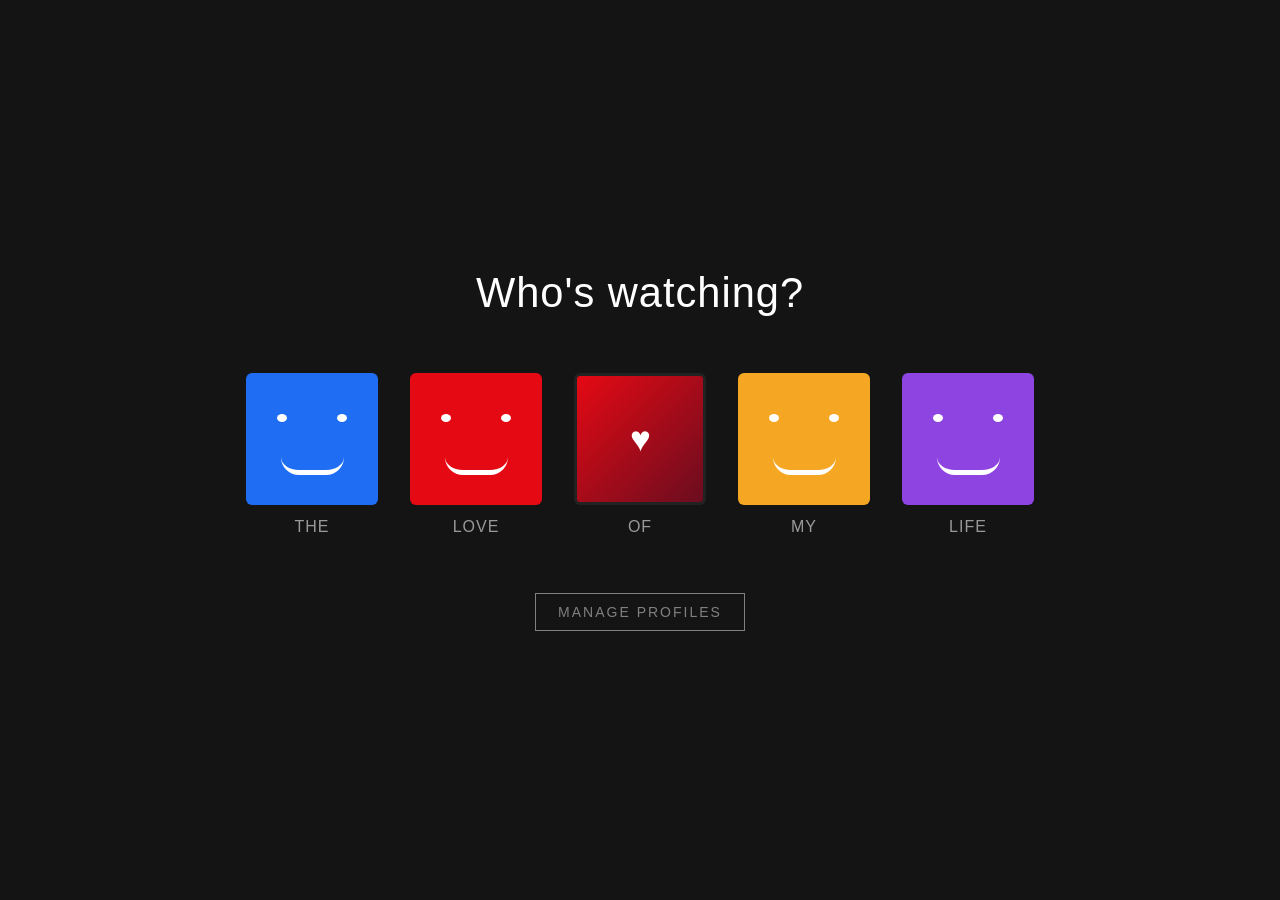
==== index.html @ 935055a1 "Deleated index.js and renamed netflix-intro.html to i ex.html and also moved index.css to a new fold" ====
<!DOCTYPE html>
<html lang="en">

<head>
    <meta charset="UTF-8">
    <title>Netflix Intro Animation</title>
    <link rel="stylesheet" href="./netflix-intro.css">

</head>

<body>
    <div id="container">
        <netflixintro letter="N">
            <div class="helper-1">
                <div class="effect-brush">
                    <span class="fur-31"></span>
                    <span class="fur-30"></span>
                    <span class="fur-29"></span>
                    <span class="fur-28"></span>
                    <span class="fur-27"></span>
                    <span class="fur-26"></span>
                    <span class="fur-25"></span>
                    <span class="fur-24"></span>
                    <span class="fur-23"></span>
                    <span class="fur-22"></span>
                    <span class="fur-21"></span>
                    <span class="fur-20"></span>
                    <span class="fur-19"></span>
                    <span class="fur-18"></span>
                    <span class="fur-17"></span>
                    <span class="fur-16"></span>
                    <span class="fur-15"></span>
                    <span class="fur-14"></span>
                    <span class="fur-13"></span>
                    <span class="fur-12"></span>
                    <span class="fur-11"></span>
                    <span class="fur-10"></span>
                    <span class="fur-9"></span>
                    <span class="fur-8"></span>
                    <span class="fur-7"></span>
                    <span class="fur-6"></span>
                    <span class="fur-5"></span>
                    <span class="fur-4"></span>
                    <span class="fur-3"></span>
                    <span class="fur-2"></span>
                    <span class="fur-1"></span>
                </div>
                <div class="effect-lumieres">
                    <span class="lamp-1"></span>
                    <span class="lamp-2"></span>
                    <span class="lamp-3"></span>
                    <span class="lamp-4"></span>
                    <span class="lamp-5"></span>
                    <span class="lamp-6"></span>
                    <span class="lamp-7"></span>
                    <span class="lamp-8"></span>
                    <span class="lamp-9"></span>
                    <span class="lamp-10"></span>
                    <span class="lamp-11"></span>
                    <span class="lamp-12"></span>
                    <span class="lamp-13"></span>
                    <span class="lamp-14"></span>
                    <span class="lamp-15"></span>
                    <span class="lamp-16"></span>
                    <span class="lamp-17"></span>
                    <span class="lamp-18"></span>
                    <span class="lamp-19"></span>
                    <span class="lamp-20"></span>
                    <span class="lamp-21"></span>
                    <span class="lamp-22"></span>
                    <span class="lamp-23"></span>
                    <span class="lamp-24"></span>
                    <span class="lamp-25"></span>
                    <span class="lamp-26"></span>
                    <span class="lamp-27"></span>
                    <span class="lamp-28"></span>
                </div>
            </div>
            <div class="helper-2">
                <div class="effect-brush">
                    <span class="fur-31"></span>
                    <span class="fur-30"></span>
                    <span class="fur-29"></span>
                    <span class="fur-28"></span>
                    <span class="fur-27"></span>
                    <span class="fur-26"></span>
                    <span class="fur-25"></span>
                    <span class="fur-24"></span>
                    <span class="fur-23"></span>
                    <span class="fur-22"></span>
                    <span class="fur-21"></span>
                    <span class="fur-20"></span>
                    <span class="fur-19"></span>
                    <span class="fur-18"></span>
                    <span class="fur-17"></span>
                    <span class="fur-16"></span>
                    <span class="fur-15"></span>
                    <span class="fur-14"></span>
                    <span class="fur-13"></span>
                    <span class="fur-12"></span>
                    <span class="fur-11"></span>
                    <span class="fur-10"></span>
                    <span class="fur-9"></span>
                    <span class="fur-8"></span>
                    <span class="fur-7"></span>
                    <span class="fur-6"></span>
                    <span class="fur-5"></span>
                    <span class="fur-4"></span>
                    <span class="fur-3"></span>
                    <span class="fur-2"></span>
                    <span class="fur-1"></span>
                </div>
            </div>
            <div class="helper-3">
                <div class="effect-brush">
                    <span class="fur-31"></span>
                    <span class="fur-30"></span>
                    <span class="fur-29"></span>
                    <span class="fur-28"></span>
                    <span class="fur-27"></span>
                    <span class="fur-26"></span>
                    <span class="fur-25"></span>
                    <span class="fur-24"></span>
                    <span class="fur-23"></span>
                    <span class="fur-22"></span>
                    <span class="fur-21"></span>
                    <span class="fur-20"></span>
                    <span class="fur-19"></span>
                    <span class="fur-18"></span>
                    <span class="fur-17"></span>
                    <span class="fur-16"></span>
                    <span class="fur-15"></span>
                    <span class="fur-14"></span>
                    <span class="fur-13"></span>
                    <span class="fur-12"></span>
                    <span class="fur-11"></span>
                    <span class="fur-10"></span>
                    <span class="fur-9"></span>
                    <span class="fur-8"></span>
                    <span class="fur-7"></span>
                    <span class="fur-6"></span>
                    <span class="fur-5"></span>
                    <span class="fur-4"></span>
                    <span class="fur-3"></span>
                    <span class="fur-2"></span>
                    <span class="fur-1"></span>
                </div>
            </div>
            <div class="helper-4">
                <div class="effect-brush">
                    <span class="fur-31"></span>
                    <span class="fur-30"></span>
                    <span class="fur-29"></span>
                    <span class="fur-28"></span>
                    <span class="fur-27"></span>
                    <span class="fur-26"></span>
                    <span class="fur-25"></span>
                    <span class="fur-24"></span>
                    <span class="fur-23"></span>
                    <span class="fur-22"></span>
                    <span class="fur-21"></span>
                    <span class="fur-20"></span>
                    <span class="fur-19"></span>
                    <span class="fur-18"></span>
                    <span class="fur-17"></span>
                    <span class="fur-16"></span>
                    <span class="fur-15"></span>
                    <span class="fur-14"></span>
                    <span class="fur-13"></span>
                    <span class="fur-12"></span>
                    <span class="fur-11"></span>
                    <span class="fur-10"></span>
                    <span class="fur-9"></span>
                    <span class="fur-8"></span>
                    <span class="fur-7"></span>
                    <span class="fur-6"></span>
                    <span class="fur-5"></span>
                    <span class="fur-4"></span>
                    <span class="fur-3"></span>
                    <span class="fur-2"></span>
                    <span class="fur-1"></span>
                </div>
            </div>
        </netflixintro>
    </div>
</body>
<script>
    // Wait for the intro animation to finish, then go to the browse page.
      // Tune INTRO_DURATION to match your animation length.
      const INTRO_DURATION = 4000; // milliseconds — change if your CSS anim is longer/shorter
      const NEXT_PAGE = "who's-watching.html";

      setTimeout(() => {
        // Fade the screen to black before navigating for a smooth handoff
        document.body.style.transition = "opacity 0.01s ease";
        document.body.style.opacity = "0";
        setTimeout(() => {
          window.location.href = NEXT_PAGE;
        }, 10);
      }, INTRO_DURATION);
</script>

</html>
---- netflix-intro.css ----
html,
body {
    margin: 0;
    padding: 0;
    width: 100%;
    height: 100%;
}

#container {
    display: flex;
    flex-direction: column;
    justify-content: center;
    align-items: center;
    width: 100%;
    height: 100%;
    background-color: #000000;
    overflow: hidden;
}

#container netflixintro {
    display: block;
    position: relative;
    width: 300px;
    height: 300px;
    overflow: hidden;
    animation-name: zoom-in;
    animation-delay: 0.5s;
    animation-duration: 3.5s;
    animation-timing-function: ease-in;
    animation-fill-mode: forwards;
    background-size: 4000px;
    background-position: -1950px 0;
}

#container netflixintro::before {
    content: "";
    position: absolute;
    display: block;
    background-color: #000000;
    width: 150%;
    height: 30%;
    left: -25%;
    bottom: -27%;
    border-radius: 50%;
    z-index: 5;
    transform-origin: left center;
    background-size: 4000px;
    background-position: -1950px 0;
}

#container netflixintro[letter=N] {
    transform-origin: 30% center;
}

#container netflixintro[letter=N] .helper-1 {
    width: 19.5%;
    height: 100%;
    background-color: rgba(228, 9, 19, 0.5);
    left: 22.4%;
    top: 0;
    transform: rotate(180deg);
    animation-name: fading-lumieres-box;
    animation-duration: 2s;
    animation-delay: 0.6s;
    animation-fill-mode: forwards;
}

#container netflixintro[letter=N] .helper-1 .effect-brush {
    animation-name: brush-moving;
    animation-duration: 2.5s;
    animation-fill-mode: forwards;
    animation-delay: 1.2s;
}

#container netflixintro[letter=N] .helper-1 .effect-brush [class*=fur-] {
    bottom: 0;
    height: 40%;
}

#container netflixintro[letter=N] .helper-3 {
    width: 19%;
    height: 150%;
    left: 40.5%;
    top: -25%;
    transform: rotate(-19.5deg);
    box-shadow: 0px 0px 35px -12px rgba(0, 0, 0, 0.4);
    overflow: hidden;
}

#container netflixintro[letter=N] .helper-3 .effect-brush {
    animation-name: brush-moving;
    animation-duration: 2s;
    animation-fill-mode: forwards;
    animation-delay: 0.8s;
}

#container netflixintro[letter=N] .helper-2 {
    width: 19.5%;
    height: 100%;
    left: 57.8%;
    top: 0;
    transform: rotate(180deg);
    overflow: hidden;
}

#container netflixintro[letter=N] .helper-2 .effect-brush {
    animation-name: brush-moving;
    animation-duration: 2s;
    animation-fill-mode: forwards;
    animation-delay: 0.5s;
}

#container netflixintro[letter=E] {
    transform-origin: 30% center;
}

#container netflixintro[letter=E] .helper-1 {
    width: 19.5%;
    height: 100%;
    background-color: rgba(228, 9, 19, 0.5);
    left: 22%;
    top: 0;
    transform: rotate(180deg);
    animation-name: fading-lumieres-box;
    animation-duration: 2s;
    animation-delay: 0.6s;
    animation-fill-mode: forwards;
}

#container netflixintro[letter=E] .helper-1 .effect-brush {
    animation-name: brush-moving;
    animation-duration: 2.5s;
    animation-fill-mode: forwards;
    animation-delay: 1.2s;
}

#container netflixintro[letter=E] .helper-1 .effect-brush [class*=fur-] {
    bottom: 0;
    height: 40%;
}

#container netflixintro[letter=E] .helper-2 {
    width: 17.5%;
    height: 50%;
    left: 38%;
    top: -49px;
    transform: rotate(270deg);
    overflow: hidden;
}

#container netflixintro[letter=E] .helper-2 .effect-brush {
    animation-name: brush-moving;
    animation-duration: 2s;
    animation-fill-mode: forwards;
    animation-delay: 0.8s;
}

#container netflixintro[letter=E] .helper-3 {
    width: 17%;
    height: 39%;
    left: 33%;
    top: 29%;
    transform: rotate(-90deg);
    box-shadow: 0px 0px 35px -12px rgba(0, 0, 0, 0.4);
    overflow: hidden;
    animation-name: fading-out;
    animation-duration: 2s;
    animation-fill-mode: forwards;
    animation-delay: 1s;
}

#container netflixintro[letter=E] .helper-3 .effect-brush {
    animation-name: brush-moving;
    animation-duration: 2s;
    animation-fill-mode: forwards;
    animation-delay: 0.6s;
}

#container netflixintro[letter=E] .helper-4 {
    width: 17.5%;
    height: 50%;
    left: 38%;
    top: 196px;
    transform: rotate(270deg);
    overflow: hidden;
}

#container netflixintro[letter=E] .helper-4 .effect-brush {
    animation-name: brush-moving;
    animation-duration: 2s;
    animation-fill-mode: forwards;
    animation-delay: 0.4s;
    animation-delay: 0.5s;
}

#container netflixintro[letter=T] {
    transform-origin: center center;
}

#container netflixintro[letter=T] .helper-1 {
    width: 19.5%;
    height: 100%;
    background-color: rgba(228, 9, 19, 0.5);
    left: 38%;
    top: 0;
    transform: rotate(180deg);
    animation-name: fading-lumieres-box;
    animation-duration: 2s;
    animation-delay: 0.6s;
    animation-fill-mode: forwards;
}

#container netflixintro[letter=T] .helper-1 .effect-brush {
    animation-name: brush-moving;
    animation-duration: 2.5s;
    animation-fill-mode: forwards;
    animation-delay: 1s;
}

#container netflixintro[letter=T] .helper-1 .effect-brush [class*=fur-] {
    bottom: 0;
    height: 40%;
}

#container netflixintro[letter=T] .helper-2 {
    width: 17.5%;
    height: 54%;
    left: 39%;
    top: -55px;
    transform: rotate(270deg);
    overflow: hidden;
}

#container netflixintro[letter=T] .helper-2 .effect-brush {
    animation-name: brush-moving;
    animation-duration: 2s;
    animation-fill-mode: forwards;
    animation-delay: 0.5s;
}

#container netflixintro[letter=F] {
    transform-origin: 30% center;
}

#container netflixintro[letter=F] .helper-1 {
    width: 19.5%;
    height: 100%;
    background-color: rgba(228, 9, 19, 0.5);
    left: 22%;
    top: 0;
    transform: rotate(180deg);
    animation-name: fading-lumieres-box;
    animation-duration: 2s;
    animation-delay: 0.6s;
    animation-fill-mode: forwards;
}

#container netflixintro[letter=F] .helper-1 .effect-brush {
    animation-name: brush-moving;
    animation-duration: 2.5s;
    animation-fill-mode: forwards;
    animation-delay: 1.2s;
}

#container netflixintro[letter=F] .helper-1 .effect-brush [class*=fur-] {
    bottom: 0;
    height: 40%;
}

#container netflixintro[letter=F] .helper-2 {
    width: 17.5%;
    height: 50%;
    left: 38%;
    top: -49px;
    transform: rotate(270deg);
    overflow: hidden;
}

#container netflixintro[letter=F] .helper-2 .effect-brush {
    animation-name: brush-moving;
    animation-duration: 2s;
    animation-fill-mode: forwards;
    animation-delay: 0.7s;
}

#container netflixintro[letter=F] .helper-3 {
    width: 17%;
    height: 39%;
    left: 33%;
    top: 29%;
    transform: rotate(-90deg);
    box-shadow: 0px 0px 35px -12px rgba(0, 0, 0, 0.4);
    overflow: hidden;
    animation-name: fading-out;
    animation-duration: 2s;
    animation-fill-mode: forwards;
    animation-delay: 1s;
}

#container netflixintro[letter=F] .helper-3 .effect-brush {
    animation-name: brush-moving;
    animation-duration: 2s;
    animation-fill-mode: forwards;
    animation-delay: 0.5s;
}

#container netflixintro[letter=L] {
    transform-origin: 30% center;
}

#container netflixintro[letter=L] .helper-1 {
    width: 19.5%;
    height: 100%;
    background-color: rgba(228, 9, 19, 0.5);
    left: 22%;
    top: 0;
    transform: rotate(180deg);
    animation-name: fading-lumieres-box;
    animation-duration: 2s;
    animation-delay: 0.6s;
    animation-fill-mode: forwards;
}

#container netflixintro[letter=L] .helper-1 .effect-brush {
    animation-name: brush-moving;
    animation-duration: 2.5s;
    animation-fill-mode: forwards;
    animation-delay: 0.8s;
}

#container netflixintro[letter=L] .helper-1 .effect-brush [class*=fur-] {
    bottom: 0;
    height: 40%;
}

#container netflixintro[letter=L] .helper-2 {
    width: 17.5%;
    height: 50%;
    left: 38%;
    top: 196px;
    transform: rotate(270deg);
    overflow: hidden;
}

#container netflixintro[letter=L] .helper-2 .effect-brush {
    animation-name: brush-moving;
    animation-duration: 2s;
    animation-fill-mode: forwards;
    animation-delay: 0.4s;
}

#container netflixintro[letter=I] {
    transform-origin: center center;
}

#container netflixintro[letter=I] .helper-1 {
    width: 19.5%;
    height: 100%;
    background-color: rgba(228, 9, 19, 0.5);
    left: 38%;
    top: 0;
    transform: rotate(180deg);
    animation-name: fading-lumieres-box;
    animation-duration: 2s;
    animation-delay: 0.6s;
    animation-fill-mode: forwards;
}

#container netflixintro[letter=I] .helper-1 .effect-brush {
    animation-name: brush-moving;
    animation-duration: 2.5s;
    animation-fill-mode: forwards;
    animation-delay: 1s;
}

#container netflixintro[letter=I] .helper-1 .effect-brush [class*=fur-] {
    bottom: 0;
    height: 40%;
}

#container netflixintro[letter=X] {
    transform-origin: center center;
}

#container netflixintro[letter=X] .helper-1 {
    width: 19%;
    height: 150%;
    left: 40.5%;
    top: -25%;
    transform: rotate(-19.5deg);
    animation-name: fading-lumieres-box;
    animation-duration: 2s;
    animation-delay: 0.6s;
    animation-fill-mode: forwards;
}

#container netflixintro[letter=X] .helper-1 .effect-brush {
    animation-name: brush-moving;
    animation-duration: 2.5s;
    animation-fill-mode: forwards;
    animation-delay: 1.2s;
}

#container netflixintro[letter=X] .helper-1 .effect-brush [class*=fur-] {
    bottom: 0;
    height: 40%;
}

#container netflixintro[letter=X] .helper-2 {
    width: 19%;
    height: 150%;
    left: 40.5%;
    top: -25%;
    transform: rotate(19.5deg);
    overflow: hidden;
}

#container netflixintro[letter=X] .helper-2 .effect-brush {
    animation-name: brush-moving;
    animation-duration: 2s;
    animation-fill-mode: forwards;
    animation-delay: 0.5s;
}

#container netflixintro [class*=helper-] {
    position: absolute;
}

#container netflixintro [class*=helper-] .effect-brush {
    position: absolute;
    width: 100%;
    height: 300%;
    top: 0;
    overflow: hidden;
}

#container netflixintro [class*=helper-] .effect-brush::before {
    display: block;
    content: "";
    position: absolute;
    background-color: #e40913;
    width: 100%;
    height: 70%;
    box-shadow: 0px 0px 29px 24px #e40913;
}

#container netflixintro [class*=helper-] .effect-brush [class*=fur-] {
    display: block;
    position: absolute;
    bottom: 10%;
    height: 30%;
}

#container netflixintro [class*=helper-] .effect-brush .fur-1 {
    left: 0%;
    width: 3.8%;
    background: linear-gradient(to bottom, #e40913 0%, #e40913 15%, rgba(0, 0, 0, 0) 81%, rgba(0, 0, 0, 0) 100%);
}

#container netflixintro [class*=helper-] .effect-brush .fur-2 {
    left: 3.8%;
    width: 2.8%;
    background: linear-gradient(to bottom, #e40913 0%, #e40913 10%, rgba(0, 0, 0, 0) 62%, rgba(0, 0, 0, 0) 100%);
}

#container netflixintro [class*=helper-] .effect-brush .fur-3 {
    left: 6.6%;
    width: 4.8%;
    background: linear-gradient(to bottom, #e40913 0%, #e40913 37%, rgba(0, 0, 0, 0) 100%);
}

#container netflixintro [class*=helper-] .effect-brush .fur-4 {
    left: 11.4%;
    width: 4%;
    background: linear-gradient(to bottom, #e40913 0%, #e40913 23%, rgba(0, 0, 0, 0) 100%);
}

#container netflixintro [class*=helper-] .effect-brush .fur-5 {
    left: 15.4%;
    width: 4%;
    background: linear-gradient(to bottom, #e40913 0%, #e40913 15%, rgba(0, 0, 0, 0) 86%, rgba(0, 0, 0, 0) 100%);
}

#container netflixintro [class*=helper-] .effect-brush .fur-6 {
    left: 19.4%;
    width: 2.5%;
    background: linear-gradient(to bottom, #e40913 0%, #e40913 27%, rgba(0, 0, 0, 0) 89%, rgba(0, 0, 0, 0) 100%);
}

#container netflixintro [class*=helper-] .effect-brush .fur-7 {
    left: 21.9%;
    width: 4%;
    background: linear-gradient(to bottom, #e40913 0%, #e40913 20%, rgba(0, 0, 0, 0) 100%);
}

#container netflixintro [class*=helper-] .effect-brush .fur-8 {
    left: 25.9%;
    width: 2%;
    background: linear-gradient(to bottom, #e40913 0%, #e40913 30%, rgba(0, 0, 0, 0) 100%);
}

#container netflixintro [class*=helper-] .effect-brush .fur-9 {
    left: 27.9%;
    width: 4%;
    background: linear-gradient(to bottom, #e40913 0%, #e40913 35%, rgba(0, 0, 0, 0) 95%, rgba(0, 0, 0, 0) 100%);
}

#container netflixintro [class*=helper-] .effect-brush .fur-10 {
    left: 31.9%;
    width: 3.5%;
    background: linear-gradient(to bottom, #e40913 0%, #e40913 39%, rgba(0, 0, 0, 0) 95%, rgba(0, 0, 0, 0) 100%);
}

#container netflixintro [class*=helper-] .effect-brush .fur-11 {
    left: 35.4%;
    width: 2%;
    background: linear-gradient(to bottom, #e40913 0%, #e40913 34%, rgba(0, 0, 0, 0) 95%, rgba(0, 0, 0, 0) 100%);
}

#container netflixintro [class*=helper-] .effect-brush .fur-12 {
    left: 37.4%;
    width: 2.6%;
    background: linear-gradient(to bottom, #e40913 0%, #e40913 22%, rgba(0, 0, 0, 0) 95%, rgba(0, 0, 0, 0) 100%);
}

#container netflixintro [class*=helper-] .effect-brush .fur-13 {
    left: 40%;
    width: 6%;
    background: linear-gradient(to bottom, #e40913 0%, #e40913 47%, rgba(0, 0, 0, 0) 100%);
}

#container netflixintro [class*=helper-] .effect-brush .fur-14 {
    left: 46%;
    width: 2%;
    background: linear-gradient(to bottom, #e40913 0%, #e40913 36%, rgba(0, 0, 0, 0) 100%);
}

#container netflixintro [class*=helper-] .effect-brush .fur-15 {
    left: 48%;
    width: 5.5%;
    background: linear-gradient(to bottom, #e40913 0%, #e40913 29%, rgba(0, 0, 0, 0) 100%);
}

#container netflixintro [class*=helper-] .effect-brush .fur-16 {
    left: 53.5%;
    width: 3%;
    background: linear-gradient(to bottom, #e40913 0%, #e40913 39%, rgba(0, 0, 0, 0) 95%, rgba(0, 0, 0, 0) 100%);
}

#container netflixintro [class*=helper-] .effect-brush .fur-17 {
    left: 56.5%;
    width: 4.1%;
    background: linear-gradient(to bottom, #e40913 0%, #e40913 45%, rgba(0, 0, 0, 0) 100%);
}

#container netflixintro [class*=helper-] .effect-brush .fur-18 {
    left: 60.6%;
    width: 2.4%;
    background: linear-gradient(to bottom, #e40913 0%, #e40913 34%, rgba(0, 0, 0, 0) 100%);
}

#container netflixintro [class*=helper-] .effect-brush .fur-19 {
    left: 63%;
    width: 4%;
    background: linear-gradient(to bottom, #e40913 0%, #e40913 47%, rgba(0, 0, 0, 0) 100%);
}

#container netflixintro [class*=helper-] .effect-brush .fur-20 {
    left: 67%;
    width: 1.5%;
    background: linear-gradient(to bottom, #e40913 0%, #e40913 27%, rgba(0, 0, 0, 0) 95%, rgba(0, 0, 0, 0) 100%);
}

#container netflixintro [class*=helper-] .effect-brush .fur-21 {
    left: 68.5%;
    width: 2.8%;
    background: linear-gradient(to bottom, #e40913 0%, #e40913 37%, rgba(0, 0, 0, 0) 100%);
}

#container netflixintro [class*=helper-] .effect-brush .fur-22 {
    left: 71.3%;
    width: 2.3%;
    background: linear-gradient(to bottom, #e40913 0%, #e40913 9%, rgba(0, 0, 0, 0) 100%);
}

#container netflixintro [class*=helper-] .effect-brush .fur-23 {
    left: 73.6%;
    width: 2.2%;
    background: linear-gradient(to bottom, #e40913 0%, #e40913 28%, rgba(0, 0, 0, 0) 92%, rgba(0, 0, 0, 0) 100%);
}

#container netflixintro [class*=helper-] .effect-brush .fur-24 {
    left: 75.8%;
    width: 1%;
    background: linear-gradient(to bottom, #e40913 0%, #e40913 37%, rgba(0, 0, 0, 0) 100%);
}

#container netflixintro [class*=helper-] .effect-brush .fur-25 {
    left: 76.8%;
    width: 2.1%;
    background: linear-gradient(to bottom, #e40913 0%, #e40913 28%, rgba(0, 0, 0, 0) 100%);
}

#container netflixintro [class*=helper-] .effect-brush .fur-26 {
    left: 78.9%;
    width: 4.1%;
    background: linear-gradient(to bottom, #e40913 0%, #e40913 34%, rgba(0, 0, 0, 0) 100%);
}

#container netflixintro [class*=helper-] .effect-brush .fur-27 {
    left: 83%;
    width: 2.5%;
    background: linear-gradient(to bottom, #e40913 0%, #e40913 21%, rgba(0, 0, 0, 0) 100%);
}

#container netflixintro [class*=helper-] .effect-brush .fur-28 {
    left: 85.5%;
    width: 4.5%;
    background: linear-gradient(to bottom, #e40913 0%, #e40913 39%, rgba(0, 0, 0, 0) 100%);
}

#container netflixintro [class*=helper-] .effect-brush .fur-29 {
    left: 90%;
    width: 2.8%;
    background: linear-gradient(to bottom, #e40913 0%, #e40913 30%, rgba(0, 0, 0, 0) 100%);
}

#container netflixintro [class*=helper-] .effect-brush .fur-30 {
    left: 92.8%;
    width: 3.5%;
    background: linear-gradient(to bottom, #e40913 0%, #e40913 19%, rgba(0, 0, 0, 0) 100%);
}

#container netflixintro [class*=helper-] .effect-brush .fur-31 {
    left: 96.3%;
    width: 3.7%;
    background: linear-gradient(to bottom, #e40913 0%, #e40913 37%, rgba(0, 0, 0, 0) 100%);
}

#container netflixintro [class*=helper-] .effect-lumieres {
    position: absolute;
    width: 100%;
    height: 100%;
    opacity: 0;
    animation-name: showing-lumieres;
    animation-duration: 2s;
    animation-delay: 1.6s;
    animation-fill-mode: forwards;
}

#container netflixintro [class*=helper-] .effect-lumieres [class*=lamp-] {
    position: absolute;
    display: block;
    height: 100%;
    box-shadow: 0px 0px 10px 0px rgba(228, 9, 19, 0.75);
    background: var(--color);
}

#container netflixintro [class*=helper-] .effect-lumieres [class*=lamp-]::before {
    position: absolute;
    content: " ";
    display: block;
    width: 100%;
    height: 100%;
    background: var(--color);
    box-shadow: 0px 0px 10px 0px rgba(228, 9, 19, 0.75);
}

#container netflixintro [class*=helper-] .effect-lumieres .lamp-1 {
    --color: #ff0100;
    z: 6;
    left: 0.7%;
    width: 1%;
    animation-delay: 1.48s;
}

#container netflixintro [class*=helper-] .effect-lumieres .lamp-1::before {
    left: 59%;
    animation-delay: 1.33s;
}

#container netflixintro [class*=helper-] .effect-lumieres .lamp-2 {
    --color: #ffde01;
    left: 2.2%;
    width: 1.4%;
    animation-delay: 1.91s;
}

#container netflixintro [class*=helper-] .effect-lumieres .lamp-2::before {
    left: 92%;
    animation-delay: 1.26s;
}

#container netflixintro [class*=helper-] .effect-lumieres .lamp-3 {
    --color: #ff00cc;
    left: 5.8%;
    width: 2.1%;
    animation-delay: 0.19s;
}

#container netflixintro [class*=helper-] .effect-lumieres .lamp-3::before {
    left: 162%;
    animation-delay: 0.14s;
}

#container netflixintro [class*=helper-] .effect-lumieres .lamp-4 {
    --color: #04fd8f;
    left: 10.1%;
    width: 2%;
    animation-delay: 1.01s;
}

#container netflixintro [class*=helper-] .effect-lumieres .lamp-4::before {
    left: 18%;
    animation-delay: 1.84s;
}

#container netflixintro [class*=helper-] .effect-lumieres .lamp-5 {
    --color: #ff0100;
    left: 12.9%;
    width: 1.4%;
    animation-delay: 1.64s;
}

#container netflixintro [class*=helper-] .effect-lumieres .lamp-5::before {
    left: 143%;
    animation-delay: 1.87s;
}

#container netflixintro [class*=helper-] .effect-lumieres .lamp-6 {
    --color: #ff9600;
    left: 15.3%;
    width: 2.8%;
    animation-delay: 1.77s;
}

#container netflixintro [class*=helper-] .effect-lumieres .lamp-6::before {
    left: 67%;
    animation-delay: 1.44s;
}

#container netflixintro [class*=helper-] .effect-lumieres .lamp-7 {
    --color: #0084ff;
    left: 21.2%;
    width: 2.5%;
    animation-delay: 1.99s;
}

#container netflixintro [class*=helper-] .effect-lumieres .lamp-7::before {
    left: 180%;
    animation-delay: 0.85s;
}

#container netflixintro [class*=helper-] .effect-lumieres .lamp-8 {
    --color: #f84006;
    left: 25%;
    width: 2.5%;
    animation-delay: 1.67s;
}

#container netflixintro [class*=helper-] .effect-lumieres .lamp-8::before {
    left: 118%;
    animation-delay: 1.99s;
}

#container netflixintro [class*=helper-] .effect-lumieres .lamp-9 {
    --color: #ffc601;
    left: 30.5%;
    width: 3%;
    animation-delay: 0.54s;
}

#container netflixintro [class*=helper-] .effect-lumieres .lamp-9::before {
    left: 99%;
    animation-delay: 1.85s;
}

#container netflixintro [class*=helper-] .effect-lumieres .lamp-10 {
    --color: #ff4800;
    left: 36.3%;
    width: 3%;
    animation-delay: 0.01s;
}

#container netflixintro [class*=helper-] .effect-lumieres .lamp-10::before {
    left: 171%;
    animation-delay: 0.49s;
}

#container netflixintro [class*=helper-] .effect-lumieres .lamp-11 {
    --color: #fd0100;
    left: 41%;
    width: 2.2%;
    animation-delay: 0.96s;
}

#container netflixintro [class*=helper-] .effect-lumieres .lamp-11::before {
    left: 111%;
    animation-delay: 0.02s;
}

#container netflixintro [class*=helper-] .effect-lumieres .lamp-12 {
    --color: #01ffff;
    left: 44.2%;
    width: 2.6%;
    animation-delay: 1.53s;
}

#container netflixintro [class*=helper-] .effect-lumieres .lamp-12::before {
    left: 48%;
    animation-delay: 1.82s;
}

#container netflixintro [class*=helper-] .effect-lumieres .lamp-13 {
    --color: #ffc601;
    left: 51.7%;
    width: 0.5%;
    animation-delay: 0.38s;
}

#container netflixintro [class*=helper-] .effect-lumieres .lamp-13::before {
    left: 48%;
    animation-delay: 0.62s;
}

#container netflixintro [class*=helper-] .effect-lumieres .lamp-14 {
    --color: #ffc601;
    left: 52.1%;
    width: 1.8%;
    animation-delay: 1.92s;
}

#container netflixintro [class*=helper-] .effect-lumieres .lamp-14::before {
    left: 135%;
    animation-delay: 0.31s;
}

#container netflixintro [class*=helper-] .effect-lumieres .lamp-15 {
    --color: #0078fe;
    left: 53.8%;
    width: 2.3%;
    animation-delay: 1.47s;
}

#container netflixintro [class*=helper-] .effect-lumieres .lamp-15::before {
    left: 20%;
    animation-delay: 0.47s;
}

#container netflixintro [class*=helper-] .effect-lumieres .lamp-16 {
    --color: #0080ff;
    left: 57.2%;
    width: 2%;
    animation-delay: 1.81s;
}

#container netflixintro [class*=helper-] .effect-lumieres .lamp-16::before {
    left: 155%;
    animation-delay: 1.56s;
}

#container netflixintro [class*=helper-] .effect-lumieres .lamp-17 {
    --color: #ffae01;
    left: 62.3%;
    width: 2.9%;
    animation-delay: 1.71s;
}

#container netflixintro [class*=helper-] .effect-lumieres .lamp-17::before {
    left: 196%;
    animation-delay: 0.13s;
}

#container netflixintro [class*=helper-] .effect-lumieres .lamp-18 {
    --color: #ff00bf;
    left: 65.8%;
    width: 1.7%;
    animation-delay: 0.7s;
}

#container netflixintro [class*=helper-] .effect-lumieres .lamp-18::before {
    left: 130%;
    animation-delay: 1.78s;
}

#container netflixintro [class*=helper-] .effect-lumieres .lamp-19 {
    --color: #a601f4;
    left: 72.8%;
    width: 0.8%;
    animation-delay: 1.69s;
}

#container netflixintro [class*=helper-] .effect-lumieres .lamp-19::before {
    left: 94%;
    animation-delay: 1.48s;
}

#container netflixintro [class*=helper-] .effect-lumieres .lamp-20 {
    --color: #f30b34;
    left: 74.3%;
    width: 2%;
    animation-delay: 0.79s;
}

#container netflixintro [class*=helper-] .effect-lumieres .lamp-20::before {
    left: 108%;
    animation-delay: 1.92s;
}

#container netflixintro [class*=helper-] .effect-lumieres .lamp-21 {
    --color: #ff00bf;
    left: 79.8%;
    width: 2%;
    animation-delay: 0.26s;
}

#container netflixintro [class*=helper-] .effect-lumieres .lamp-21::before {
    left: 68%;
    animation-delay: 1.1s;
}

#container netflixintro [class*=helper-] .effect-lumieres .lamp-22 {
    --color: #04fd8f;
    left: 78.2%;
    width: 2%;
    animation-delay: 1.06s;
}

#container netflixintro [class*=helper-] .effect-lumieres .lamp-22::before {
    left: 77%;
    animation-delay: 1.15s;
}

#container netflixintro [class*=helper-] .effect-lumieres .lamp-23 {
    --color: #01ffff;
    left: 78.5%;
    width: 2%;
    animation-delay: 0.8s;
}

#container netflixintro [class*=helper-] .effect-lumieres .lamp-23::before {
    left: 103%;
    animation-delay: 0.61s;
}

#container netflixintro [class*=helper-] .effect-lumieres .lamp-24 {
    --color: #a201ff;
    left: 85.3%;
    width: 1.1%;
    animation-delay: 1.21s;
}

#container netflixintro [class*=helper-] .effect-lumieres .lamp-24::before {
    left: 190%;
    animation-delay: 0.52s;
}

#container netflixintro [class*=helper-] .effect-lumieres .lamp-25 {
    --color: #ec0014;
    left: 86.9%;
    width: 1.1%;
    animation-delay: 0.19s;
}

#container netflixintro [class*=helper-] .effect-lumieres .lamp-25::before {
    left: 117%;
    animation-delay: 1.77s;
}

#container netflixintro [class*=helper-] .effect-lumieres .lamp-26 {
    --color: #0078fe;
    left: 88.8%;
    width: 2%;
    animation-delay: 1.93s;
}

#container netflixintro [class*=helper-] .effect-lumieres .lamp-26::before {
    left: 43%;
    animation-delay: 1.78s;
}

#container netflixintro [class*=helper-] .effect-lumieres .lamp-27 {
    --color: #ff0036;
    left: 92.4%;
    width: 2.4%;
    animation-delay: 0.45s;
}

#container netflixintro [class*=helper-] .effect-lumieres .lamp-27::before {
    left: 156%;
    animation-delay: 1.14s;
}

#container netflixintro [class*=helper-] .effect-lumieres .lamp-28 {
    --color: #06f98c;
    left: 96.2%;
    width: 2.1%;
    animation-delay: 1.28s;
}

#container netflixintro [class*=helper-] .effect-lumieres .lamp-28::before {
    left: 4%;
    animation-delay: 1.19s;
}

#container netflixintro [class*=helper-] .effect-lumieres .lamp-1,
#container netflixintro [class*=helper-] .effect-lumieres .lamp-3,
#container netflixintro [class*=helper-] .effect-lumieres .lamp-5,
#container netflixintro [class*=helper-] .effect-lumieres .lamp-7,
#container netflixintro [class*=helper-] .effect-lumieres .lamp-9,
#container netflixintro [class*=helper-] .effect-lumieres .lamp-11,
#container netflixintro [class*=helper-] .effect-lumieres .lamp-13,
#container netflixintro [class*=helper-] .effect-lumieres .lamp-15,
#container netflixintro [class*=helper-] .effect-lumieres .lamp-17,
#container netflixintro [class*=helper-] .effect-lumieres .lamp-19,
#container netflixintro [class*=helper-] .effect-lumieres .lamp-21,
#container netflixintro [class*=helper-] .effect-lumieres .lamp-23,
#container netflixintro [class*=helper-] .effect-lumieres .lamp-25,
#container netflixintro [class*=helper-] .effect-lumieres .lamp-27 {
    animation-name: lumieres-moving-left;
    animation-duration: 5s;
    animation-fill-mode: forwards;
}

#container netflixintro [class*=helper-] .effect-lumieres .lamp-1::before,
#container netflixintro [class*=helper-] .effect-lumieres .lamp-3::before,
#container netflixintro [class*=helper-] .effect-lumieres .lamp-5::before,
#container netflixintro [class*=helper-] .effect-lumieres .lamp-7::before,
#container netflixintro [class*=helper-] .effect-lumieres .lamp-9::before,
#container netflixintro [class*=helper-] .effect-lumieres .lamp-11::before,
#container netflixintro [class*=helper-] .effect-lumieres .lamp-13::before,
#container netflixintro [class*=helper-] .effect-lumieres .lamp-15::before,
#container netflixintro [class*=helper-] .effect-lumieres .lamp-17::before,
#container netflixintro [class*=helper-] .effect-lumieres .lamp-19::before,
#container netflixintro [class*=helper-] .effect-lumieres .lamp-21::before,
#container netflixintro [class*=helper-] .effect-lumieres .lamp-23::before,
#container netflixintro [class*=helper-] .effect-lumieres .lamp-25::before,
#container netflixintro [class*=helper-] .effect-lumieres .lamp-27::before {
    animation-name: lumieres-moving-left;
    animation-duration: 5.5s;
}

#container netflixintro [class*=helper-] .effect-lumieres .lamp-2,
#container netflixintro [class*=helper-] .effect-lumieres .lamp-4,
#container netflixintro [class*=helper-] .effect-lumieres .lamp-6,
#container netflixintro [class*=helper-] .effect-lumieres .lamp-8,
#container netflixintro [class*=helper-] .effect-lumieres .lamp-10,
#container netflixintro [class*=helper-] .effect-lumieres .lamp-12,
#container netflixintro [class*=helper-] .effect-lumieres .lamp-14,
#container netflixintro [class*=helper-] .effect-lumieres .lamp-16,
#container netflixintro [class*=helper-] .effect-lumieres .lamp-18,
#container netflixintro [class*=helper-] .effect-lumieres .lamp-20,
#container netflixintro [class*=helper-] .effect-lumieres .lamp-22,
#container netflixintro [class*=helper-] .effect-lumieres .lamp-24,
#container netflixintro [class*=helper-] .effect-lumieres .lamp-26,
#container netflixintro [class*=helper-] .effect-lumieres .lamp-28 {
    animation-name: lumieres-moving-right;
    animation-duration: 5s;
    animation-fill-mode: forwards;
}

#container netflixintro [class*=helper-] .effect-lumieres .lamp-2::before,
#container netflixintro [class*=helper-] .effect-lumieres .lamp-4::before,
#container netflixintro [class*=helper-] .effect-lumieres .lamp-6::before,
#container netflixintro [class*=helper-] .effect-lumieres .lamp-8::before,
#container netflixintro [class*=helper-] .effect-lumieres .lamp-10::before,
#container netflixintro [class*=helper-] .effect-lumieres .lamp-12::before,
#container netflixintro [class*=helper-] .effect-lumieres .lamp-14::before,
#container netflixintro [class*=helper-] .effect-lumieres .lamp-16::before,
#container netflixintro [class*=helper-] .effect-lumieres .lamp-18::before,
#container netflixintro [class*=helper-] .effect-lumieres .lamp-20::before,
#container netflixintro [class*=helper-] .effect-lumieres .lamp-22::before,
#container netflixintro [class*=helper-] .effect-lumieres .lamp-24::before,
#container netflixintro [class*=helper-] .effect-lumieres .lamp-26::before,
#container netflixintro [class*=helper-] .effect-lumieres .lamp-28::before {
    animation-name: lumieres-moving-right;
    animation-duration: 5.5s;
}

@keyframes brush-moving {
    0% {
        transform: translateY(0);
    }

    100% {
        transform: translateY(-100%);
    }
}

@keyframes fading-out {
    0% {
        opacity: 1;
    }

    100% {
        opacity: 0;
    }
}

@keyframes lumieres-moving-right {
    0% {
        transform: translate(0);
    }

    40% {
        transform: translate(-10px) scaleX(1);
    }

    50% {
        transform: translate(-60px);
    }

    100% {
        transform: translate(-120px) scaleX(3);
    }
}

@keyframes lumieres-moving-left {
    0% {
        transform: translate(0);
    }

    40% {
        transform: translate(10px) scaleX(1);
    }

    50% {
        transform: translate(60px);
    }

    100% {
        transform: translate(120px) scaleX(3);
    }
}

@keyframes zoom-in {
    0% {
        transform: scale(1);
    }

    100% {
        transform: scale(15);
    }
}

@keyframes showing-lumieres {
    0% {
        opacity: 0;
    }

    100% {
        opacity: 1;
    }
}

@keyframes fading-lumieres-box {
    0% {
        background-color: rgba(228, 9, 19, 0.5);
    }

    100% {
        background-color: rgba(228, 9, 19, 0);
    }
}
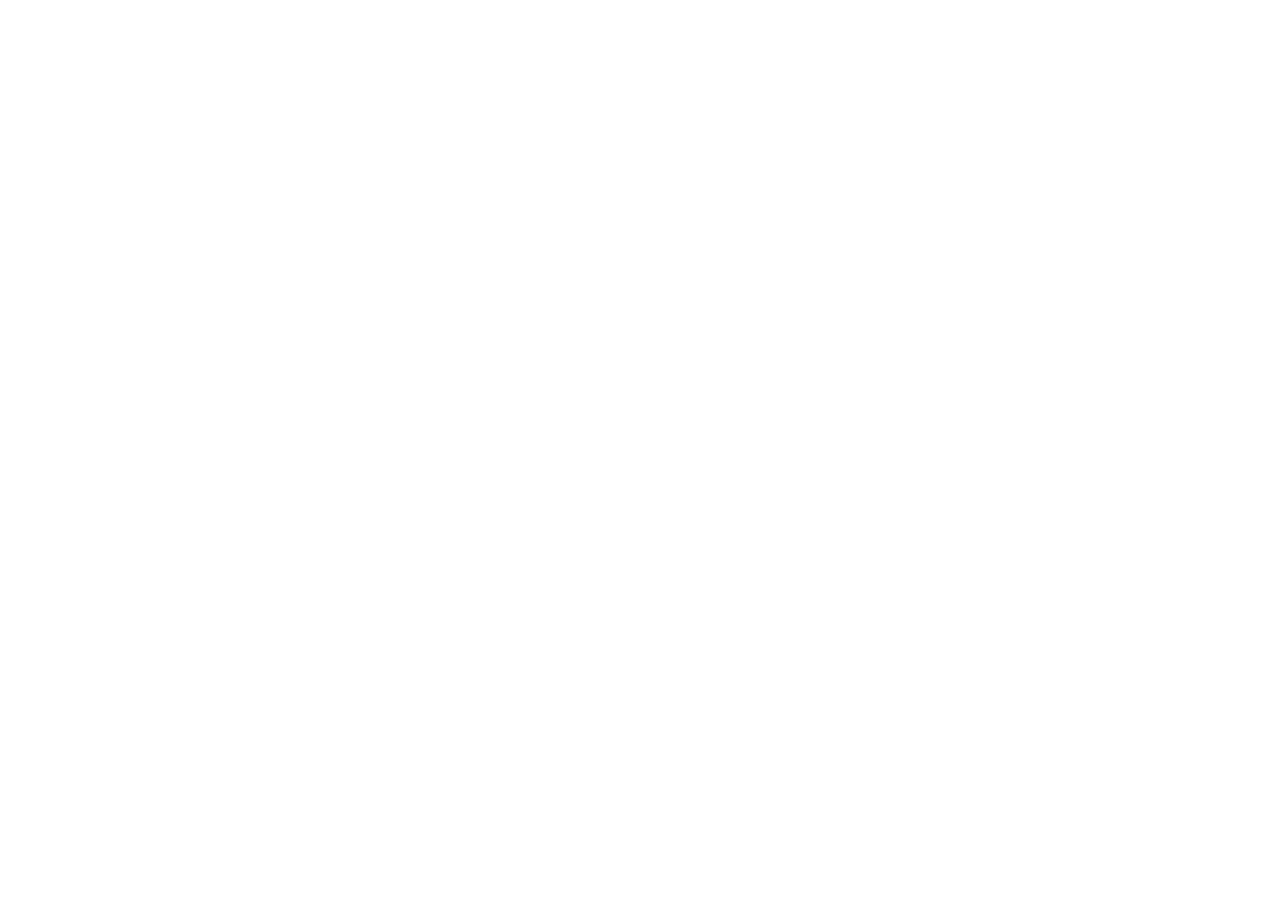
==== commit 1b189c0c: "Corrected the css file that index.html was linked to" ====
--- a/index.html
+++ b/index.html
@@ -4,7 +4,7 @@
 <head>
     <meta charset="UTF-8">
     <title>Netflix Intro Animation</title>
-    <link rel="stylesheet" href="./netflix-intro.css">
+    <link rel="stylesheet" href="./index.html">
 
 </head>
 
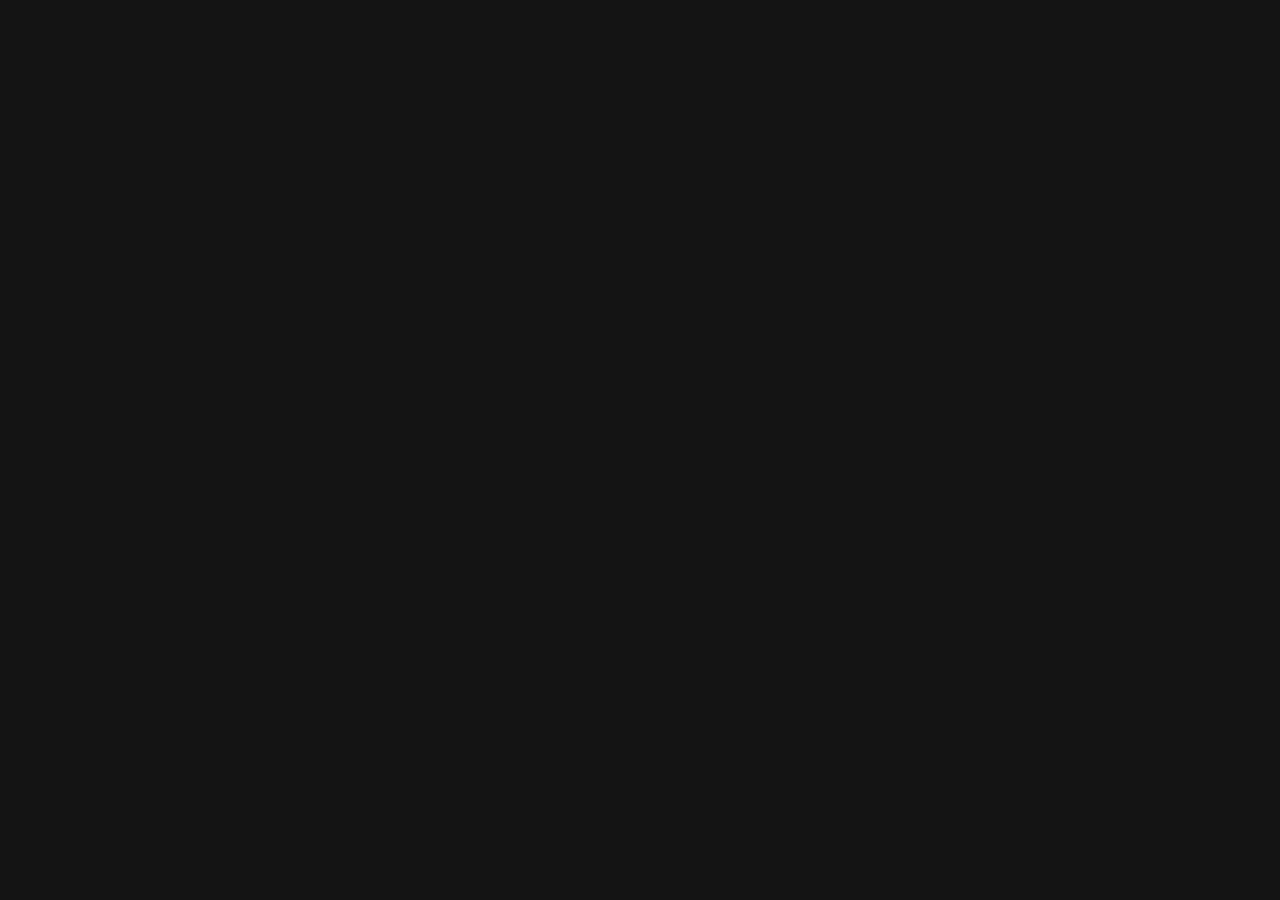
==== commit 804327d3: "fixed second typo on index.css" ====
--- a/index.html
+++ b/index.html
@@ -4,7 +4,7 @@
 <head>
     <meta charset="UTF-8">
     <title>Netflix Intro Animation</title>
-    <link rel="stylesheet" href="./index.html">
+    <link rel="stylesheet" href="Static/index.css">
 
 </head>
 
--- a/Static/index.css
+++ b/Static/index.css
@@ -0,0 +1,1164 @@
+html,
+body {
+    margin: 0;
+    padding: 0;
+    width: 100%;
+    height: 100%;
+}
+
+#container {
+    display: flex;
+    flex-direction: column;
+    justify-content: center;
+    align-items: center;
+    width: 100%;
+    height: 100%;
+    background-color: #000000;
+    overflow: hidden;
+}
+
+#container netflixintro {
+    display: block;
+    position: relative;
+    width: 300px;
+    height: 300px;
+    overflow: hidden;
+    animation-name: zoom-in;
+    animation-delay: 0.5s;
+    animation-duration: 3.5s;
+    animation-timing-function: ease-in;
+    animation-fill-mode: forwards;
+    background-size: 4000px;
+    background-position: -1950px 0;
+}
+
+#container netflixintro::before {
+    content: "";
+    position: absolute;
+    display: block;
+    background-color: #000000;
+    width: 150%;
+    height: 30%;
+    left: -25%;
+    bottom: -27%;
+    border-radius: 50%;
+    z-index: 5;
+    transform-origin: left center;
+    background-size: 4000px;
+    background-position: -1950px 0;
+}
+
+#container netflixintro[letter=N] {
+    transform-origin: 30% center;
+}
+
+#container netflixintro[letter=N] .helper-1 {
+    width: 19.5%;
+    height: 100%;
+    background-color: rgba(228, 9, 19, 0.5);
+    left: 22.4%;
+    top: 0;
+    transform: rotate(180deg);
+    animation-name: fading-lumieres-box;
+    animation-duration: 2s;
+    animation-delay: 0.6s;
+    animation-fill-mode: forwards;
+}
+
+#container netflixintro[letter=N] .helper-1 .effect-brush {
+    animation-name: brush-moving;
+    animation-duration: 2.5s;
+    animation-fill-mode: forwards;
+    animation-delay: 1.2s;
+}
+
+#container netflixintro[letter=N] .helper-1 .effect-brush [class*=fur-] {
+    bottom: 0;
+    height: 40%;
+}
+
+#container netflixintro[letter=N] .helper-3 {
+    width: 19%;
+    height: 150%;
+    left: 40.5%;
+    top: -25%;
+    transform: rotate(-19.5deg);
+    box-shadow: 0px 0px 35px -12px rgba(0, 0, 0, 0.4);
+    overflow: hidden;
+}
+
+#container netflixintro[letter=N] .helper-3 .effect-brush {
+    animation-name: brush-moving;
+    animation-duration: 2s;
+    animation-fill-mode: forwards;
+    animation-delay: 0.8s;
+}
+
+#container netflixintro[letter=N] .helper-2 {
+    width: 19.5%;
+    height: 100%;
+    left: 57.8%;
+    top: 0;
+    transform: rotate(180deg);
+    overflow: hidden;
+}
+
+#container netflixintro[letter=N] .helper-2 .effect-brush {
+    animation-name: brush-moving;
+    animation-duration: 2s;
+    animation-fill-mode: forwards;
+    animation-delay: 0.5s;
+}
+
+#container netflixintro[letter=E] {
+    transform-origin: 30% center;
+}
+
+#container netflixintro[letter=E] .helper-1 {
+    width: 19.5%;
+    height: 100%;
+    background-color: rgba(228, 9, 19, 0.5);
+    left: 22%;
+    top: 0;
+    transform: rotate(180deg);
+    animation-name: fading-lumieres-box;
+    animation-duration: 2s;
+    animation-delay: 0.6s;
+    animation-fill-mode: forwards;
+}
+
+#container netflixintro[letter=E] .helper-1 .effect-brush {
+    animation-name: brush-moving;
+    animation-duration: 2.5s;
+    animation-fill-mode: forwards;
+    animation-delay: 1.2s;
+}
+
+#container netflixintro[letter=E] .helper-1 .effect-brush [class*=fur-] {
+    bottom: 0;
+    height: 40%;
+}
+
+#container netflixintro[letter=E] .helper-2 {
+    width: 17.5%;
+    height: 50%;
+    left: 38%;
+    top: -49px;
+    transform: rotate(270deg);
+    overflow: hidden;
+}
+
+#container netflixintro[letter=E] .helper-2 .effect-brush {
+    animation-name: brush-moving;
+    animation-duration: 2s;
+    animation-fill-mode: forwards;
+    animation-delay: 0.8s;
+}
+
+#container netflixintro[letter=E] .helper-3 {
+    width: 17%;
+    height: 39%;
+    left: 33%;
+    top: 29%;
+    transform: rotate(-90deg);
+    box-shadow: 0px 0px 35px -12px rgba(0, 0, 0, 0.4);
+    overflow: hidden;
+    animation-name: fading-out;
+    animation-duration: 2s;
+    animation-fill-mode: forwards;
+    animation-delay: 1s;
+}
+
+#container netflixintro[letter=E] .helper-3 .effect-brush {
+    animation-name: brush-moving;
+    animation-duration: 2s;
+    animation-fill-mode: forwards;
+    animation-delay: 0.6s;
+}
+
+#container netflixintro[letter=E] .helper-4 {
+    width: 17.5%;
+    height: 50%;
+    left: 38%;
+    top: 196px;
+    transform: rotate(270deg);
+    overflow: hidden;
+}
+
+#container netflixintro[letter=E] .helper-4 .effect-brush {
+    animation-name: brush-moving;
+    animation-duration: 2s;
+    animation-fill-mode: forwards;
+    animation-delay: 0.4s;
+    animation-delay: 0.5s;
+}
+
+#container netflixintro[letter=T] {
+    transform-origin: center center;
+}
+
+#container netflixintro[letter=T] .helper-1 {
+    width: 19.5%;
+    height: 100%;
+    background-color: rgba(228, 9, 19, 0.5);
+    left: 38%;
+    top: 0;
+    transform: rotate(180deg);
+    animation-name: fading-lumieres-box;
+    animation-duration: 2s;
+    animation-delay: 0.6s;
+    animation-fill-mode: forwards;
+}
+
+#container netflixintro[letter=T] .helper-1 .effect-brush {
+    animation-name: brush-moving;
+    animation-duration: 2.5s;
+    animation-fill-mode: forwards;
+    animation-delay: 1s;
+}
+
+#container netflixintro[letter=T] .helper-1 .effect-brush [class*=fur-] {
+    bottom: 0;
+    height: 40%;
+}
+
+#container netflixintro[letter=T] .helper-2 {
+    width: 17.5%;
+    height: 54%;
+    left: 39%;
+    top: -55px;
+    transform: rotate(270deg);
+    overflow: hidden;
+}
+
+#container netflixintro[letter=T] .helper-2 .effect-brush {
+    animation-name: brush-moving;
+    animation-duration: 2s;
+    animation-fill-mode: forwards;
+    animation-delay: 0.5s;
+}
+
+#container netflixintro[letter=F] {
+    transform-origin: 30% center;
+}
+
+#container netflixintro[letter=F] .helper-1 {
+    width: 19.5%;
+    height: 100%;
+    background-color: rgba(228, 9, 19, 0.5);
+    left: 22%;
+    top: 0;
+    transform: rotate(180deg);
+    animation-name: fading-lumieres-box;
+    animation-duration: 2s;
+    animation-delay: 0.6s;
+    animation-fill-mode: forwards;
+}
+
+#container netflixintro[letter=F] .helper-1 .effect-brush {
+    animation-name: brush-moving;
+    animation-duration: 2.5s;
+    animation-fill-mode: forwards;
+    animation-delay: 1.2s;
+}
+
+#container netflixintro[letter=F] .helper-1 .effect-brush [class*=fur-] {
+    bottom: 0;
+    height: 40%;
+}
+
+#container netflixintro[letter=F] .helper-2 {
+    width: 17.5%;
+    height: 50%;
+    left: 38%;
+    top: -49px;
+    transform: rotate(270deg);
+    overflow: hidden;
+}
+
+#container netflixintro[letter=F] .helper-2 .effect-brush {
+    animation-name: brush-moving;
+    animation-duration: 2s;
+    animation-fill-mode: forwards;
+    animation-delay: 0.7s;
+}
+
+#container netflixintro[letter=F] .helper-3 {
+    width: 17%;
+    height: 39%;
+    left: 33%;
+    top: 29%;
+    transform: rotate(-90deg);
+    box-shadow: 0px 0px 35px -12px rgba(0, 0, 0, 0.4);
+    overflow: hidden;
+    animation-name: fading-out;
+    animation-duration: 2s;
+    animation-fill-mode: forwards;
+    animation-delay: 1s;
+}
+
+#container netflixintro[letter=F] .helper-3 .effect-brush {
+    animation-name: brush-moving;
+    animation-duration: 2s;
+    animation-fill-mode: forwards;
+    animation-delay: 0.5s;
+}
+
+#container netflixintro[letter=L] {
+    transform-origin: 30% center;
+}
+
+#container netflixintro[letter=L] .helper-1 {
+    width: 19.5%;
+    height: 100%;
+    background-color: rgba(228, 9, 19, 0.5);
+    left: 22%;
+    top: 0;
+    transform: rotate(180deg);
+    animation-name: fading-lumieres-box;
+    animation-duration: 2s;
+    animation-delay: 0.6s;
+    animation-fill-mode: forwards;
+}
+
+#container netflixintro[letter=L] .helper-1 .effect-brush {
+    animation-name: brush-moving;
+    animation-duration: 2.5s;
+    animation-fill-mode: forwards;
+    animation-delay: 0.8s;
+}
+
+#container netflixintro[letter=L] .helper-1 .effect-brush [class*=fur-] {
+    bottom: 0;
+    height: 40%;
+}
+
+#container netflixintro[letter=L] .helper-2 {
+    width: 17.5%;
+    height: 50%;
+    left: 38%;
+    top: 196px;
+    transform: rotate(270deg);
+    overflow: hidden;
+}
+
+#container netflixintro[letter=L] .helper-2 .effect-brush {
+    animation-name: brush-moving;
+    animation-duration: 2s;
+    animation-fill-mode: forwards;
+    animation-delay: 0.4s;
+}
+
+#container netflixintro[letter=I] {
+    transform-origin: center center;
+}
+
+#container netflixintro[letter=I] .helper-1 {
+    width: 19.5%;
+    height: 100%;
+    background-color: rgba(228, 9, 19, 0.5);
+    left: 38%;
+    top: 0;
+    transform: rotate(180deg);
+    animation-name: fading-lumieres-box;
+    animation-duration: 2s;
+    animation-delay: 0.6s;
+    animation-fill-mode: forwards;
+}
+
+#container netflixintro[letter=I] .helper-1 .effect-brush {
+    animation-name: brush-moving;
+    animation-duration: 2.5s;
+    animation-fill-mode: forwards;
+    animation-delay: 1s;
+}
+
+#container netflixintro[letter=I] .helper-1 .effect-brush [class*=fur-] {
+    bottom: 0;
+    height: 40%;
+}
+
+#container netflixintro[letter=X] {
+    transform-origin: center center;
+}
+
+#container netflixintro[letter=X] .helper-1 {
+    width: 19%;
+    height: 150%;
+    left: 40.5%;
+    top: -25%;
+    transform: rotate(-19.5deg);
+    animation-name: fading-lumieres-box;
+    animation-duration: 2s;
+    animation-delay: 0.6s;
+    animation-fill-mode: forwards;
+}
+
+#container netflixintro[letter=X] .helper-1 .effect-brush {
+    animation-name: brush-moving;
+    animation-duration: 2.5s;
+    animation-fill-mode: forwards;
+    animation-delay: 1.2s;
+}
+
+#container netflixintro[letter=X] .helper-1 .effect-brush [class*=fur-] {
+    bottom: 0;
+    height: 40%;
+}
+
+#container netflixintro[letter=X] .helper-2 {
+    width: 19%;
+    height: 150%;
+    left: 40.5%;
+    top: -25%;
+    transform: rotate(19.5deg);
+    overflow: hidden;
+}
+
+#container netflixintro[letter=X] .helper-2 .effect-brush {
+    animation-name: brush-moving;
+    animation-duration: 2s;
+    animation-fill-mode: forwards;
+    animation-delay: 0.5s;
+}
+
+#container netflixintro [class*=helper-] {
+    position: absolute;
+}
+
+#container netflixintro [class*=helper-] .effect-brush {
+    position: absolute;
+    width: 100%;
+    height: 300%;
+    top: 0;
+    overflow: hidden;
+}
+
+#container netflixintro [class*=helper-] .effect-brush::before {
+    display: block;
+    content: "";
+    position: absolute;
+    background-color: #e40913;
+    width: 100%;
+    height: 70%;
+    box-shadow: 0px 0px 29px 24px #e40913;
+}
+
+#container netflixintro [class*=helper-] .effect-brush [class*=fur-] {
+    display: block;
+    position: absolute;
+    bottom: 10%;
+    height: 30%;
+}
+
+#container netflixintro [class*=helper-] .effect-brush .fur-1 {
+    left: 0%;
+    width: 3.8%;
+    background: linear-gradient(to bottom, #e40913 0%, #e40913 15%, rgba(0, 0, 0, 0) 81%, rgba(0, 0, 0, 0) 100%);
+}
+
+#container netflixintro [class*=helper-] .effect-brush .fur-2 {
+    left: 3.8%;
+    width: 2.8%;
+    background: linear-gradient(to bottom, #e40913 0%, #e40913 10%, rgba(0, 0, 0, 0) 62%, rgba(0, 0, 0, 0) 100%);
+}
+
+#container netflixintro [class*=helper-] .effect-brush .fur-3 {
+    left: 6.6%;
+    width: 4.8%;
+    background: linear-gradient(to bottom, #e40913 0%, #e40913 37%, rgba(0, 0, 0, 0) 100%);
+}
+
+#container netflixintro [class*=helper-] .effect-brush .fur-4 {
+    left: 11.4%;
+    width: 4%;
+    background: linear-gradient(to bottom, #e40913 0%, #e40913 23%, rgba(0, 0, 0, 0) 100%);
+}
+
+#container netflixintro [class*=helper-] .effect-brush .fur-5 {
+    left: 15.4%;
+    width: 4%;
+    background: linear-gradient(to bottom, #e40913 0%, #e40913 15%, rgba(0, 0, 0, 0) 86%, rgba(0, 0, 0, 0) 100%);
+}
+
+#container netflixintro [class*=helper-] .effect-brush .fur-6 {
+    left: 19.4%;
+    width: 2.5%;
+    background: linear-gradient(to bottom, #e40913 0%, #e40913 27%, rgba(0, 0, 0, 0) 89%, rgba(0, 0, 0, 0) 100%);
+}
+
+#container netflixintro [class*=helper-] .effect-brush .fur-7 {
+    left: 21.9%;
+    width: 4%;
+    background: linear-gradient(to bottom, #e40913 0%, #e40913 20%, rgba(0, 0, 0, 0) 100%);
+}
+
+#container netflixintro [class*=helper-] .effect-brush .fur-8 {
+    left: 25.9%;
+    width: 2%;
+    background: linear-gradient(to bottom, #e40913 0%, #e40913 30%, rgba(0, 0, 0, 0) 100%);
+}
+
+#container netflixintro [class*=helper-] .effect-brush .fur-9 {
+    left: 27.9%;
+    width: 4%;
+    background: linear-gradient(to bottom, #e40913 0%, #e40913 35%, rgba(0, 0, 0, 0) 95%, rgba(0, 0, 0, 0) 100%);
+}
+
+#container netflixintro [class*=helper-] .effect-brush .fur-10 {
+    left: 31.9%;
+    width: 3.5%;
+    background: linear-gradient(to bottom, #e40913 0%, #e40913 39%, rgba(0, 0, 0, 0) 95%, rgba(0, 0, 0, 0) 100%);
+}
+
+#container netflixintro [class*=helper-] .effect-brush .fur-11 {
+    left: 35.4%;
+    width: 2%;
+    background: linear-gradient(to bottom, #e40913 0%, #e40913 34%, rgba(0, 0, 0, 0) 95%, rgba(0, 0, 0, 0) 100%);
+}
+
+#container netflixintro [class*=helper-] .effect-brush .fur-12 {
+    left: 37.4%;
+    width: 2.6%;
+    background: linear-gradient(to bottom, #e40913 0%, #e40913 22%, rgba(0, 0, 0, 0) 95%, rgba(0, 0, 0, 0) 100%);
+}
+
+#container netflixintro [class*=helper-] .effect-brush .fur-13 {
+    left: 40%;
+    width: 6%;
+    background: linear-gradient(to bottom, #e40913 0%, #e40913 47%, rgba(0, 0, 0, 0) 100%);
+}
+
+#container netflixintro [class*=helper-] .effect-brush .fur-14 {
+    left: 46%;
+    width: 2%;
+    background: linear-gradient(to bottom, #e40913 0%, #e40913 36%, rgba(0, 0, 0, 0) 100%);
+}
+
+#container netflixintro [class*=helper-] .effect-brush .fur-15 {
+    left: 48%;
+    width: 5.5%;
+    background: linear-gradient(to bottom, #e40913 0%, #e40913 29%, rgba(0, 0, 0, 0) 100%);
+}
+
+#container netflixintro [class*=helper-] .effect-brush .fur-16 {
+    left: 53.5%;
+    width: 3%;
+    background: linear-gradient(to bottom, #e40913 0%, #e40913 39%, rgba(0, 0, 0, 0) 95%, rgba(0, 0, 0, 0) 100%);
+}
+
+#container netflixintro [class*=helper-] .effect-brush .fur-17 {
+    left: 56.5%;
+    width: 4.1%;
+    background: linear-gradient(to bottom, #e40913 0%, #e40913 45%, rgba(0, 0, 0, 0) 100%);
+}
+
+#container netflixintro [class*=helper-] .effect-brush .fur-18 {
+    left: 60.6%;
+    width: 2.4%;
+    background: linear-gradient(to bottom, #e40913 0%, #e40913 34%, rgba(0, 0, 0, 0) 100%);
+}
+
+#container netflixintro [class*=helper-] .effect-brush .fur-19 {
+    left: 63%;
+    width: 4%;
+    background: linear-gradient(to bottom, #e40913 0%, #e40913 47%, rgba(0, 0, 0, 0) 100%);
+}
+
+#container netflixintro [class*=helper-] .effect-brush .fur-20 {
+    left: 67%;
+    width: 1.5%;
+    background: linear-gradient(to bottom, #e40913 0%, #e40913 27%, rgba(0, 0, 0, 0) 95%, rgba(0, 0, 0, 0) 100%);
+}
+
+#container netflixintro [class*=helper-] .effect-brush .fur-21 {
+    left: 68.5%;
+    width: 2.8%;
+    background: linear-gradient(to bottom, #e40913 0%, #e40913 37%, rgba(0, 0, 0, 0) 100%);
+}
+
+#container netflixintro [class*=helper-] .effect-brush .fur-22 {
+    left: 71.3%;
+    width: 2.3%;
+    background: linear-gradient(to bottom, #e40913 0%, #e40913 9%, rgba(0, 0, 0, 0) 100%);
+}
+
+#container netflixintro [class*=helper-] .effect-brush .fur-23 {
+    left: 73.6%;
+    width: 2.2%;
+    background: linear-gradient(to bottom, #e40913 0%, #e40913 28%, rgba(0, 0, 0, 0) 92%, rgba(0, 0, 0, 0) 100%);
+}
+
+#container netflixintro [class*=helper-] .effect-brush .fur-24 {
+    left: 75.8%;
+    width: 1%;
+    background: linear-gradient(to bottom, #e40913 0%, #e40913 37%, rgba(0, 0, 0, 0) 100%);
+}
+
+#container netflixintro [class*=helper-] .effect-brush .fur-25 {
+    left: 76.8%;
+    width: 2.1%;
+    background: linear-gradient(to bottom, #e40913 0%, #e40913 28%, rgba(0, 0, 0, 0) 100%);
+}
+
+#container netflixintro [class*=helper-] .effect-brush .fur-26 {
+    left: 78.9%;
+    width: 4.1%;
+    background: linear-gradient(to bottom, #e40913 0%, #e40913 34%, rgba(0, 0, 0, 0) 100%);
+}
+
+#container netflixintro [class*=helper-] .effect-brush .fur-27 {
+    left: 83%;
+    width: 2.5%;
+    background: linear-gradient(to bottom, #e40913 0%, #e40913 21%, rgba(0, 0, 0, 0) 100%);
+}
+
+#container netflixintro [class*=helper-] .effect-brush .fur-28 {
+    left: 85.5%;
+    width: 4.5%;
+    background: linear-gradient(to bottom, #e40913 0%, #e40913 39%, rgba(0, 0, 0, 0) 100%);
+}
+
+#container netflixintro [class*=helper-] .effect-brush .fur-29 {
+    left: 90%;
+    width: 2.8%;
+    background: linear-gradient(to bottom, #e40913 0%, #e40913 30%, rgba(0, 0, 0, 0) 100%);
+}
+
+#container netflixintro [class*=helper-] .effect-brush .fur-30 {
+    left: 92.8%;
+    width: 3.5%;
+    background: linear-gradient(to bottom, #e40913 0%, #e40913 19%, rgba(0, 0, 0, 0) 100%);
+}
+
+#container netflixintro [class*=helper-] .effect-brush .fur-31 {
+    left: 96.3%;
+    width: 3.7%;
+    background: linear-gradient(to bottom, #e40913 0%, #e40913 37%, rgba(0, 0, 0, 0) 100%);
+}
+
+#container netflixintro [class*=helper-] .effect-lumieres {
+    position: absolute;
+    width: 100%;
+    height: 100%;
+    opacity: 0;
+    animation-name: showing-lumieres;
+    animation-duration: 2s;
+    animation-delay: 1.6s;
+    animation-fill-mode: forwards;
+}
+
+#container netflixintro [class*=helper-] .effect-lumieres [class*=lamp-] {
+    position: absolute;
+    display: block;
+    height: 100%;
+    box-shadow: 0px 0px 10px 0px rgba(228, 9, 19, 0.75);
+    background: var(--color);
+}
+
+#container netflixintro [class*=helper-] .effect-lumieres [class*=lamp-]::before {
+    position: absolute;
+    content: " ";
+    display: block;
+    width: 100%;
+    height: 100%;
+    background: var(--color);
+    box-shadow: 0px 0px 10px 0px rgba(228, 9, 19, 0.75);
+}
+
+#container netflixintro [class*=helper-] .effect-lumieres .lamp-1 {
+    --color: #ff0100;
+    z: 6;
+    left: 0.7%;
+    width: 1%;
+    animation-delay: 1.48s;
+}
+
+#container netflixintro [class*=helper-] .effect-lumieres .lamp-1::before {
+    left: 59%;
+    animation-delay: 1.33s;
+}
+
+#container netflixintro [class*=helper-] .effect-lumieres .lamp-2 {
+    --color: #ffde01;
+    left: 2.2%;
+    width: 1.4%;
+    animation-delay: 1.91s;
+}
+
+#container netflixintro [class*=helper-] .effect-lumieres .lamp-2::before {
+    left: 92%;
+    animation-delay: 1.26s;
+}
+
+#container netflixintro [class*=helper-] .effect-lumieres .lamp-3 {
+    --color: #ff00cc;
+    left: 5.8%;
+    width: 2.1%;
+    animation-delay: 0.19s;
+}
+
+#container netflixintro [class*=helper-] .effect-lumieres .lamp-3::before {
+    left: 162%;
+    animation-delay: 0.14s;
+}
+
+#container netflixintro [class*=helper-] .effect-lumieres .lamp-4 {
+    --color: #04fd8f;
+    left: 10.1%;
+    width: 2%;
+    animation-delay: 1.01s;
+}
+
+#container netflixintro [class*=helper-] .effect-lumieres .lamp-4::before {
+    left: 18%;
+    animation-delay: 1.84s;
+}
+
+#container netflixintro [class*=helper-] .effect-lumieres .lamp-5 {
+    --color: #ff0100;
+    left: 12.9%;
+    width: 1.4%;
+    animation-delay: 1.64s;
+}
+
+#container netflixintro [class*=helper-] .effect-lumieres .lamp-5::before {
+    left: 143%;
+    animation-delay: 1.87s;
+}
+
+#container netflixintro [class*=helper-] .effect-lumieres .lamp-6 {
+    --color: #ff9600;
+    left: 15.3%;
+    width: 2.8%;
+    animation-delay: 1.77s;
+}
+
+#container netflixintro [class*=helper-] .effect-lumieres .lamp-6::before {
+    left: 67%;
+    animation-delay: 1.44s;
+}
+
+#container netflixintro [class*=helper-] .effect-lumieres .lamp-7 {
+    --color: #0084ff;
+    left: 21.2%;
+    width: 2.5%;
+    animation-delay: 1.99s;
+}
+
+#container netflixintro [class*=helper-] .effect-lumieres .lamp-7::before {
+    left: 180%;
+    animation-delay: 0.85s;
+}
+
+#container netflixintro [class*=helper-] .effect-lumieres .lamp-8 {
+    --color: #f84006;
+    left: 25%;
+    width: 2.5%;
+    animation-delay: 1.67s;
+}
+
+#container netflixintro [class*=helper-] .effect-lumieres .lamp-8::before {
+    left: 118%;
+    animation-delay: 1.99s;
+}
+
+#container netflixintro [class*=helper-] .effect-lumieres .lamp-9 {
+    --color: #ffc601;
+    left: 30.5%;
+    width: 3%;
+    animation-delay: 0.54s;
+}
+
+#container netflixintro [class*=helper-] .effect-lumieres .lamp-9::before {
+    left: 99%;
+    animation-delay: 1.85s;
+}
+
+#container netflixintro [class*=helper-] .effect-lumieres .lamp-10 {
+    --color: #ff4800;
+    left: 36.3%;
+    width: 3%;
+    animation-delay: 0.01s;
+}
+
+#container netflixintro [class*=helper-] .effect-lumieres .lamp-10::before {
+    left: 171%;
+    animation-delay: 0.49s;
+}
+
+#container netflixintro [class*=helper-] .effect-lumieres .lamp-11 {
+    --color: #fd0100;
+    left: 41%;
+    width: 2.2%;
+    animation-delay: 0.96s;
+}
+
+#container netflixintro [class*=helper-] .effect-lumieres .lamp-11::before {
+    left: 111%;
+    animation-delay: 0.02s;
+}
+
+#container netflixintro [class*=helper-] .effect-lumieres .lamp-12 {
+    --color: #01ffff;
+    left: 44.2%;
+    width: 2.6%;
+    animation-delay: 1.53s;
+}
+
+#container netflixintro [class*=helper-] .effect-lumieres .lamp-12::before {
+    left: 48%;
+    animation-delay: 1.82s;
+}
+
+#container netflixintro [class*=helper-] .effect-lumieres .lamp-13 {
+    --color: #ffc601;
+    left: 51.7%;
+    width: 0.5%;
+    animation-delay: 0.38s;
+}
+
+#container netflixintro [class*=helper-] .effect-lumieres .lamp-13::before {
+    left: 48%;
+    animation-delay: 0.62s;
+}
+
+#container netflixintro [class*=helper-] .effect-lumieres .lamp-14 {
+    --color: #ffc601;
+    left: 52.1%;
+    width: 1.8%;
+    animation-delay: 1.92s;
+}
+
+#container netflixintro [class*=helper-] .effect-lumieres .lamp-14::before {
+    left: 135%;
+    animation-delay: 0.31s;
+}
+
+#container netflixintro [class*=helper-] .effect-lumieres .lamp-15 {
+    --color: #0078fe;
+    left: 53.8%;
+    width: 2.3%;
+    animation-delay: 1.47s;
+}
+
+#container netflixintro [class*=helper-] .effect-lumieres .lamp-15::before {
+    left: 20%;
+    animation-delay: 0.47s;
+}
+
+#container netflixintro [class*=helper-] .effect-lumieres .lamp-16 {
+    --color: #0080ff;
+    left: 57.2%;
+    width: 2%;
+    animation-delay: 1.81s;
+}
+
+#container netflixintro [class*=helper-] .effect-lumieres .lamp-16::before {
+    left: 155%;
+    animation-delay: 1.56s;
+}
+
+#container netflixintro [class*=helper-] .effect-lumieres .lamp-17 {
+    --color: #ffae01;
+    left: 62.3%;
+    width: 2.9%;
+    animation-delay: 1.71s;
+}
+
+#container netflixintro [class*=helper-] .effect-lumieres .lamp-17::before {
+    left: 196%;
+    animation-delay: 0.13s;
+}
+
+#container netflixintro [class*=helper-] .effect-lumieres .lamp-18 {
+    --color: #ff00bf;
+    left: 65.8%;
+    width: 1.7%;
+    animation-delay: 0.7s;
+}
+
+#container netflixintro [class*=helper-] .effect-lumieres .lamp-18::before {
+    left: 130%;
+    animation-delay: 1.78s;
+}
+
+#container netflixintro [class*=helper-] .effect-lumieres .lamp-19 {
+    --color: #a601f4;
+    left: 72.8%;
+    width: 0.8%;
+    animation-delay: 1.69s;
+}
+
+#container netflixintro [class*=helper-] .effect-lumieres .lamp-19::before {
+    left: 94%;
+    animation-delay: 1.48s;
+}
+
+#container netflixintro [class*=helper-] .effect-lumieres .lamp-20 {
+    --color: #f30b34;
+    left: 74.3%;
+    width: 2%;
+    animation-delay: 0.79s;
+}
+
+#container netflixintro [class*=helper-] .effect-lumieres .lamp-20::before {
+    left: 108%;
+    animation-delay: 1.92s;
+}
+
+#container netflixintro [class*=helper-] .effect-lumieres .lamp-21 {
+    --color: #ff00bf;
+    left: 79.8%;
+    width: 2%;
+    animation-delay: 0.26s;
+}
+
+#container netflixintro [class*=helper-] .effect-lumieres .lamp-21::before {
+    left: 68%;
+    animation-delay: 1.1s;
+}
+
+#container netflixintro [class*=helper-] .effect-lumieres .lamp-22 {
+    --color: #04fd8f;
+    left: 78.2%;
+    width: 2%;
+    animation-delay: 1.06s;
+}
+
+#container netflixintro [class*=helper-] .effect-lumieres .lamp-22::before {
+    left: 77%;
+    animation-delay: 1.15s;
+}
+
+#container netflixintro [class*=helper-] .effect-lumieres .lamp-23 {
+    --color: #01ffff;
+    left: 78.5%;
+    width: 2%;
+    animation-delay: 0.8s;
+}
+
+#container netflixintro [class*=helper-] .effect-lumieres .lamp-23::before {
+    left: 103%;
+    animation-delay: 0.61s;
+}
+
+#container netflixintro [class*=helper-] .effect-lumieres .lamp-24 {
+    --color: #a201ff;
+    left: 85.3%;
+    width: 1.1%;
+    animation-delay: 1.21s;
+}
+
+#container netflixintro [class*=helper-] .effect-lumieres .lamp-24::before {
+    left: 190%;
+    animation-delay: 0.52s;
+}
+
+#container netflixintro [class*=helper-] .effect-lumieres .lamp-25 {
+    --color: #ec0014;
+    left: 86.9%;
+    width: 1.1%;
+    animation-delay: 0.19s;
+}
+
+#container netflixintro [class*=helper-] .effect-lumieres .lamp-25::before {
+    left: 117%;
+    animation-delay: 1.77s;
+}
+
+#container netflixintro [class*=helper-] .effect-lumieres .lamp-26 {
+    --color: #0078fe;
+    left: 88.8%;
+    width: 2%;
+    animation-delay: 1.93s;
+}
+
+#container netflixintro [class*=helper-] .effect-lumieres .lamp-26::before {
+    left: 43%;
+    animation-delay: 1.78s;
+}
+
+#container netflixintro [class*=helper-] .effect-lumieres .lamp-27 {
+    --color: #ff0036;
+    left: 92.4%;
+    width: 2.4%;
+    animation-delay: 0.45s;
+}
+
+#container netflixintro [class*=helper-] .effect-lumieres .lamp-27::before {
+    left: 156%;
+    animation-delay: 1.14s;
+}
+
+#container netflixintro [class*=helper-] .effect-lumieres .lamp-28 {
+    --color: #06f98c;
+    left: 96.2%;
+    width: 2.1%;
+    animation-delay: 1.28s;
+}
+
+#container netflixintro [class*=helper-] .effect-lumieres .lamp-28::before {
+    left: 4%;
+    animation-delay: 1.19s;
+}
+
+#container netflixintro [class*=helper-] .effect-lumieres .lamp-1,
+#container netflixintro [class*=helper-] .effect-lumieres .lamp-3,
+#container netflixintro [class*=helper-] .effect-lumieres .lamp-5,
+#container netflixintro [class*=helper-] .effect-lumieres .lamp-7,
+#container netflixintro [class*=helper-] .effect-lumieres .lamp-9,
+#container netflixintro [class*=helper-] .effect-lumieres .lamp-11,
+#container netflixintro [class*=helper-] .effect-lumieres .lamp-13,
+#container netflixintro [class*=helper-] .effect-lumieres .lamp-15,
+#container netflixintro [class*=helper-] .effect-lumieres .lamp-17,
+#container netflixintro [class*=helper-] .effect-lumieres .lamp-19,
+#container netflixintro [class*=helper-] .effect-lumieres .lamp-21,
+#container netflixintro [class*=helper-] .effect-lumieres .lamp-23,
+#container netflixintro [class*=helper-] .effect-lumieres .lamp-25,
+#container netflixintro [class*=helper-] .effect-lumieres .lamp-27 {
+    animation-name: lumieres-moving-left;
+    animation-duration: 5s;
+    animation-fill-mode: forwards;
+}
+
+#container netflixintro [class*=helper-] .effect-lumieres .lamp-1::before,
+#container netflixintro [class*=helper-] .effect-lumieres .lamp-3::before,
+#container netflixintro [class*=helper-] .effect-lumieres .lamp-5::before,
+#container netflixintro [class*=helper-] .effect-lumieres .lamp-7::before,
+#container netflixintro [class*=helper-] .effect-lumieres .lamp-9::before,
+#container netflixintro [class*=helper-] .effect-lumieres .lamp-11::before,
+#container netflixintro [class*=helper-] .effect-lumieres .lamp-13::before,
+#container netflixintro [class*=helper-] .effect-lumieres .lamp-15::before,
+#container netflixintro [class*=helper-] .effect-lumieres .lamp-17::before,
+#container netflixintro [class*=helper-] .effect-lumieres .lamp-19::before,
+#container netflixintro [class*=helper-] .effect-lumieres .lamp-21::before,
+#container netflixintro [class*=helper-] .effect-lumieres .lamp-23::before,
+#container netflixintro [class*=helper-] .effect-lumieres .lamp-25::before,
+#container netflixintro [class*=helper-] .effect-lumieres .lamp-27::before {
+    animation-name: lumieres-moving-left;
+    animation-duration: 5.5s;
+}
+
+#container netflixintro [class*=helper-] .effect-lumieres .lamp-2,
+#container netflixintro [class*=helper-] .effect-lumieres .lamp-4,
+#container netflixintro [class*=helper-] .effect-lumieres .lamp-6,
+#container netflixintro [class*=helper-] .effect-lumieres .lamp-8,
+#container netflixintro [class*=helper-] .effect-lumieres .lamp-10,
+#container netflixintro [class*=helper-] .effect-lumieres .lamp-12,
+#container netflixintro [class*=helper-] .effect-lumieres .lamp-14,
+#container netflixintro [class*=helper-] .effect-lumieres .lamp-16,
+#container netflixintro [class*=helper-] .effect-lumieres .lamp-18,
+#container netflixintro [class*=helper-] .effect-lumieres .lamp-20,
+#container netflixintro [class*=helper-] .effect-lumieres .lamp-22,
+#container netflixintro [class*=helper-] .effect-lumieres .lamp-24,
+#container netflixintro [class*=helper-] .effect-lumieres .lamp-26,
+#container netflixintro [class*=helper-] .effect-lumieres .lamp-28 {
+    animation-name: lumieres-moving-right;
+    animation-duration: 5s;
+    animation-fill-mode: forwards;
+}
+
+#container netflixintro [class*=helper-] .effect-lumieres .lamp-2::before,
+#container netflixintro [class*=helper-] .effect-lumieres .lamp-4::before,
+#container netflixintro [class*=helper-] .effect-lumieres .lamp-6::before,
+#container netflixintro [class*=helper-] .effect-lumieres .lamp-8::before,
+#container netflixintro [class*=helper-] .effect-lumieres .lamp-10::before,
+#container netflixintro [class*=helper-] .effect-lumieres .lamp-12::before,
+#container netflixintro [class*=helper-] .effect-lumieres .lamp-14::before,
+#container netflixintro [class*=helper-] .effect-lumieres .lamp-16::before,
+#container netflixintro [class*=helper-] .effect-lumieres .lamp-18::before,
+#container netflixintro [class*=helper-] .effect-lumieres .lamp-20::before,
+#container netflixintro [class*=helper-] .effect-lumieres .lamp-22::before,
+#container netflixintro [class*=helper-] .effect-lumieres .lamp-24::before,
+#container netflixintro [class*=helper-] .effect-lumieres .lamp-26::before,
+#container netflixintro [class*=helper-] .effect-lumieres .lamp-28::before {
+    animation-name: lumieres-moving-right;
+    animation-duration: 5.5s;
+}
+
+@keyframes brush-moving {
+    0% {
+        transform: translateY(0);
+    }
+
+    100% {
+        transform: translateY(-100%);
+    }
+}
+
+@keyframes fading-out {
+    0% {
+        opacity: 1;
+    }
+
+    100% {
+        opacity: 0;
+    }
+}
+
+@keyframes lumieres-moving-right {
+    0% {
+        transform: translate(0);
+    }
+
+    40% {
+        transform: translate(-10px) scaleX(1);
+    }
+
+    50% {
+        transform: translate(-60px);
+    }
+
+    100% {
+        transform: translate(-120px) scaleX(3);
+    }
+}
+
+@keyframes lumieres-moving-left {
+    0% {
+        transform: translate(0);
+    }
+
+    40% {
+        transform: translate(10px) scaleX(1);
+    }
+
+    50% {
+        transform: translate(60px);
+    }
+
+    100% {
+        transform: translate(120px) scaleX(3);
+    }
+}
+
+@keyframes zoom-in {
+    0% {
+        transform: scale(1);
+    }
+
+    100% {
+        transform: scale(15);
+    }
+}
+
+@keyframes showing-lumieres {
+    0% {
+        opacity: 0;
+    }
+
+    100% {
+        opacity: 1;
+    }
+}
+
+@keyframes fading-lumieres-box {
+    0% {
+        background-color: rgba(228, 9, 19, 0.5);
+    }
+
+    100% {
+        background-color: rgba(228, 9, 19, 0);
+    }
+}
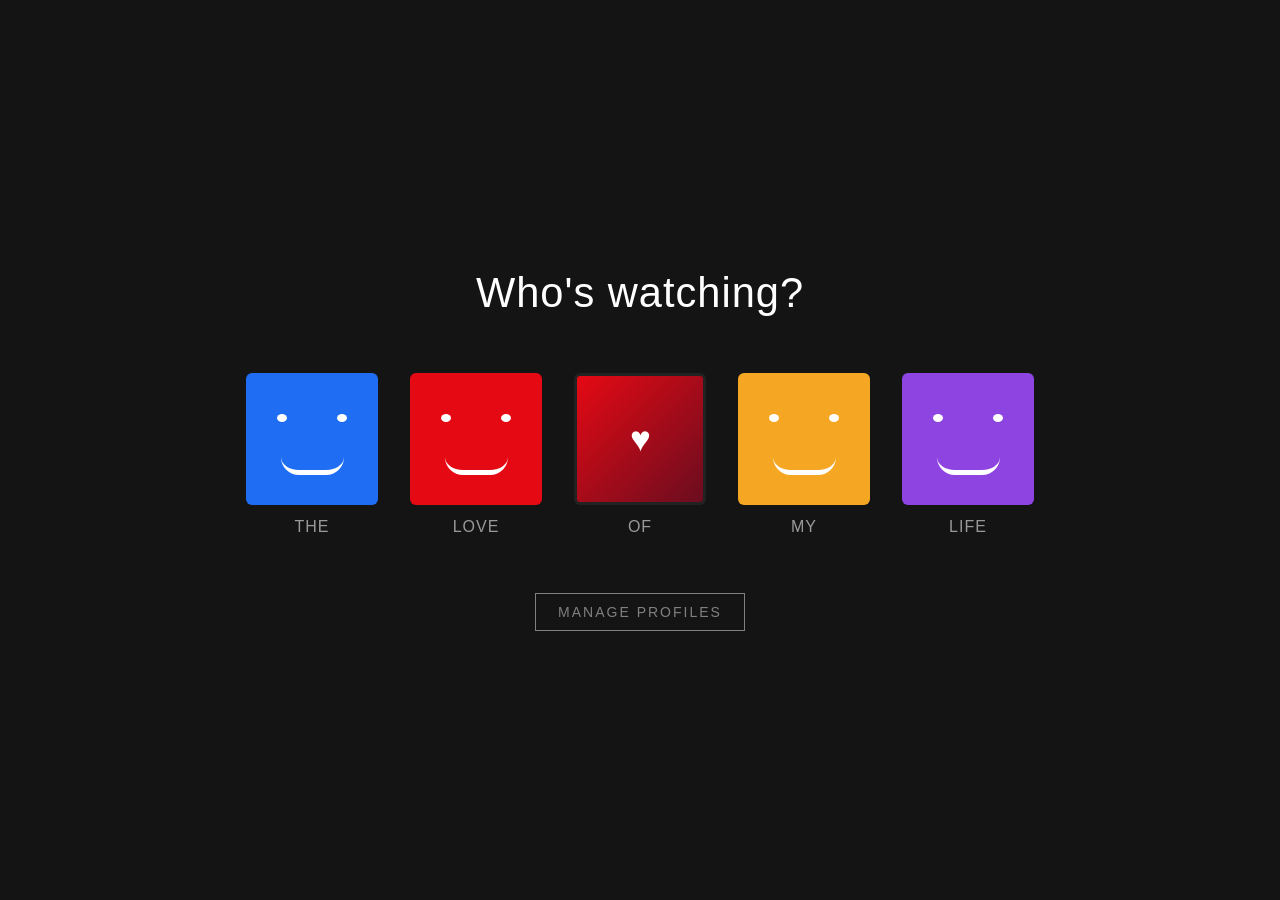
==== commit b81d1bcf: "you sha go see am" ====
--- a/index.html
+++ b/index.html
@@ -4,7 +4,7 @@
 <head>
     <meta charset="UTF-8">
     <title>Netflix Intro Animation</title>
-    <link rel="stylesheet" href="Static/index.css">
+    <link rel="stylesheet" href="index.css">
 
 </head>
 
@@ -188,7 +188,7 @@
     // Wait for the intro animation to finish, then go to the browse page.
       // Tune INTRO_DURATION to match your animation length.
       const INTRO_DURATION = 4000; // milliseconds — change if your CSS anim is longer/shorter
-      const NEXT_PAGE = "who's-watching.html";
+      const NEXT_PAGE = "Others/who-watching.html";
 
       setTimeout(() => {
         // Fade the screen to black before navigating for a smooth handoff
--- a/index.css
+++ b/index.css
@@ -0,0 +1,1164 @@
+html,
+body {
+    margin: 0;
+    padding: 0;
+    width: 100%;
+    height: 100%;
+}
+
+#container {
+    display: flex;
+    flex-direction: column;
+    justify-content: center;
+    align-items: center;
+    width: 100%;
+    height: 100%;
+    background-color: #000000;
+    overflow: hidden;
+}
+
+#container netflixintro {
+    display: block;
+    position: relative;
+    width: 300px;
+    height: 300px;
+    overflow: hidden;
+    animation-name: zoom-in;
+    animation-delay: 0.5s;
+    animation-duration: 3.5s;
+    animation-timing-function: ease-in;
+    animation-fill-mode: forwards;
+    background-size: 4000px;
+    background-position: -1950px 0;
+}
+
+#container netflixintro::before {
+    content: "";
+    position: absolute;
+    display: block;
+    background-color: #000000;
+    width: 150%;
+    height: 30%;
+    left: -25%;
+    bottom: -27%;
+    border-radius: 50%;
+    z-index: 5;
+    transform-origin: left center;
+    background-size: 4000px;
+    background-position: -1950px 0;
+}
+
+#container netflixintro[letter=N] {
+    transform-origin: 30% center;
+}
+
+#container netflixintro[letter=N] .helper-1 {
+    width: 19.5%;
+    height: 100%;
+    background-color: rgba(228, 9, 19, 0.5);
+    left: 22.4%;
+    top: 0;
+    transform: rotate(180deg);
+    animation-name: fading-lumieres-box;
+    animation-duration: 2s;
+    animation-delay: 0.6s;
+    animation-fill-mode: forwards;
+}
+
+#container netflixintro[letter=N] .helper-1 .effect-brush {
+    animation-name: brush-moving;
+    animation-duration: 2.5s;
+    animation-fill-mode: forwards;
+    animation-delay: 1.2s;
+}
+
+#container netflixintro[letter=N] .helper-1 .effect-brush [class*=fur-] {
+    bottom: 0;
+    height: 40%;
+}
+
+#container netflixintro[letter=N] .helper-3 {
+    width: 19%;
+    height: 150%;
+    left: 40.5%;
+    top: -25%;
+    transform: rotate(-19.5deg);
+    box-shadow: 0px 0px 35px -12px rgba(0, 0, 0, 0.4);
+    overflow: hidden;
+}
+
+#container netflixintro[letter=N] .helper-3 .effect-brush {
+    animation-name: brush-moving;
+    animation-duration: 2s;
+    animation-fill-mode: forwards;
+    animation-delay: 0.8s;
+}
+
+#container netflixintro[letter=N] .helper-2 {
+    width: 19.5%;
+    height: 100%;
+    left: 57.8%;
+    top: 0;
+    transform: rotate(180deg);
+    overflow: hidden;
+}
+
+#container netflixintro[letter=N] .helper-2 .effect-brush {
+    animation-name: brush-moving;
+    animation-duration: 2s;
+    animation-fill-mode: forwards;
+    animation-delay: 0.5s;
+}
+
+#container netflixintro[letter=E] {
+    transform-origin: 30% center;
+}
+
+#container netflixintro[letter=E] .helper-1 {
+    width: 19.5%;
+    height: 100%;
+    background-color: rgba(228, 9, 19, 0.5);
+    left: 22%;
+    top: 0;
+    transform: rotate(180deg);
+    animation-name: fading-lumieres-box;
+    animation-duration: 2s;
+    animation-delay: 0.6s;
+    animation-fill-mode: forwards;
+}
+
+#container netflixintro[letter=E] .helper-1 .effect-brush {
+    animation-name: brush-moving;
+    animation-duration: 2.5s;
+    animation-fill-mode: forwards;
+    animation-delay: 1.2s;
+}
+
+#container netflixintro[letter=E] .helper-1 .effect-brush [class*=fur-] {
+    bottom: 0;
+    height: 40%;
+}
+
+#container netflixintro[letter=E] .helper-2 {
+    width: 17.5%;
+    height: 50%;
+    left: 38%;
+    top: -49px;
+    transform: rotate(270deg);
+    overflow: hidden;
+}
+
+#container netflixintro[letter=E] .helper-2 .effect-brush {
+    animation-name: brush-moving;
+    animation-duration: 2s;
+    animation-fill-mode: forwards;
+    animation-delay: 0.8s;
+}
+
+#container netflixintro[letter=E] .helper-3 {
+    width: 17%;
+    height: 39%;
+    left: 33%;
+    top: 29%;
+    transform: rotate(-90deg);
+    box-shadow: 0px 0px 35px -12px rgba(0, 0, 0, 0.4);
+    overflow: hidden;
+    animation-name: fading-out;
+    animation-duration: 2s;
+    animation-fill-mode: forwards;
+    animation-delay: 1s;
+}
+
+#container netflixintro[letter=E] .helper-3 .effect-brush {
+    animation-name: brush-moving;
+    animation-duration: 2s;
+    animation-fill-mode: forwards;
+    animation-delay: 0.6s;
+}
+
+#container netflixintro[letter=E] .helper-4 {
+    width: 17.5%;
+    height: 50%;
+    left: 38%;
+    top: 196px;
+    transform: rotate(270deg);
+    overflow: hidden;
+}
+
+#container netflixintro[letter=E] .helper-4 .effect-brush {
+    animation-name: brush-moving;
+    animation-duration: 2s;
+    animation-fill-mode: forwards;
+    animation-delay: 0.4s;
+    animation-delay: 0.5s;
+}
+
+#container netflixintro[letter=T] {
+    transform-origin: center center;
+}
+
+#container netflixintro[letter=T] .helper-1 {
+    width: 19.5%;
+    height: 100%;
+    background-color: rgba(228, 9, 19, 0.5);
+    left: 38%;
+    top: 0;
+    transform: rotate(180deg);
+    animation-name: fading-lumieres-box;
+    animation-duration: 2s;
+    animation-delay: 0.6s;
+    animation-fill-mode: forwards;
+}
+
+#container netflixintro[letter=T] .helper-1 .effect-brush {
+    animation-name: brush-moving;
+    animation-duration: 2.5s;
+    animation-fill-mode: forwards;
+    animation-delay: 1s;
+}
+
+#container netflixintro[letter=T] .helper-1 .effect-brush [class*=fur-] {
+    bottom: 0;
+    height: 40%;
+}
+
+#container netflixintro[letter=T] .helper-2 {
+    width: 17.5%;
+    height: 54%;
+    left: 39%;
+    top: -55px;
+    transform: rotate(270deg);
+    overflow: hidden;
+}
+
+#container netflixintro[letter=T] .helper-2 .effect-brush {
+    animation-name: brush-moving;
+    animation-duration: 2s;
+    animation-fill-mode: forwards;
+    animation-delay: 0.5s;
+}
+
+#container netflixintro[letter=F] {
+    transform-origin: 30% center;
+}
+
+#container netflixintro[letter=F] .helper-1 {
+    width: 19.5%;
+    height: 100%;
+    background-color: rgba(228, 9, 19, 0.5);
+    left: 22%;
+    top: 0;
+    transform: rotate(180deg);
+    animation-name: fading-lumieres-box;
+    animation-duration: 2s;
+    animation-delay: 0.6s;
+    animation-fill-mode: forwards;
+}
+
+#container netflixintro[letter=F] .helper-1 .effect-brush {
+    animation-name: brush-moving;
+    animation-duration: 2.5s;
+    animation-fill-mode: forwards;
+    animation-delay: 1.2s;
+}
+
+#container netflixintro[letter=F] .helper-1 .effect-brush [class*=fur-] {
+    bottom: 0;
+    height: 40%;
+}
+
+#container netflixintro[letter=F] .helper-2 {
+    width: 17.5%;
+    height: 50%;
+    left: 38%;
+    top: -49px;
+    transform: rotate(270deg);
+    overflow: hidden;
+}
+
+#container netflixintro[letter=F] .helper-2 .effect-brush {
+    animation-name: brush-moving;
+    animation-duration: 2s;
+    animation-fill-mode: forwards;
+    animation-delay: 0.7s;
+}
+
+#container netflixintro[letter=F] .helper-3 {
+    width: 17%;
+    height: 39%;
+    left: 33%;
+    top: 29%;
+    transform: rotate(-90deg);
+    box-shadow: 0px 0px 35px -12px rgba(0, 0, 0, 0.4);
+    overflow: hidden;
+    animation-name: fading-out;
+    animation-duration: 2s;
+    animation-fill-mode: forwards;
+    animation-delay: 1s;
+}
+
+#container netflixintro[letter=F] .helper-3 .effect-brush {
+    animation-name: brush-moving;
+    animation-duration: 2s;
+    animation-fill-mode: forwards;
+    animation-delay: 0.5s;
+}
+
+#container netflixintro[letter=L] {
+    transform-origin: 30% center;
+}
+
+#container netflixintro[letter=L] .helper-1 {
+    width: 19.5%;
+    height: 100%;
+    background-color: rgba(228, 9, 19, 0.5);
+    left: 22%;
+    top: 0;
+    transform: rotate(180deg);
+    animation-name: fading-lumieres-box;
+    animation-duration: 2s;
+    animation-delay: 0.6s;
+    animation-fill-mode: forwards;
+}
+
+#container netflixintro[letter=L] .helper-1 .effect-brush {
+    animation-name: brush-moving;
+    animation-duration: 2.5s;
+    animation-fill-mode: forwards;
+    animation-delay: 0.8s;
+}
+
+#container netflixintro[letter=L] .helper-1 .effect-brush [class*=fur-] {
+    bottom: 0;
+    height: 40%;
+}
+
+#container netflixintro[letter=L] .helper-2 {
+    width: 17.5%;
+    height: 50%;
+    left: 38%;
+    top: 196px;
+    transform: rotate(270deg);
+    overflow: hidden;
+}
+
+#container netflixintro[letter=L] .helper-2 .effect-brush {
+    animation-name: brush-moving;
+    animation-duration: 2s;
+    animation-fill-mode: forwards;
+    animation-delay: 0.4s;
+}
+
+#container netflixintro[letter=I] {
+    transform-origin: center center;
+}
+
+#container netflixintro[letter=I] .helper-1 {
+    width: 19.5%;
+    height: 100%;
+    background-color: rgba(228, 9, 19, 0.5);
+    left: 38%;
+    top: 0;
+    transform: rotate(180deg);
+    animation-name: fading-lumieres-box;
+    animation-duration: 2s;
+    animation-delay: 0.6s;
+    animation-fill-mode: forwards;
+}
+
+#container netflixintro[letter=I] .helper-1 .effect-brush {
+    animation-name: brush-moving;
+    animation-duration: 2.5s;
+    animation-fill-mode: forwards;
+    animation-delay: 1s;
+}
+
+#container netflixintro[letter=I] .helper-1 .effect-brush [class*=fur-] {
+    bottom: 0;
+    height: 40%;
+}
+
+#container netflixintro[letter=X] {
+    transform-origin: center center;
+}
+
+#container netflixintro[letter=X] .helper-1 {
+    width: 19%;
+    height: 150%;
+    left: 40.5%;
+    top: -25%;
+    transform: rotate(-19.5deg);
+    animation-name: fading-lumieres-box;
+    animation-duration: 2s;
+    animation-delay: 0.6s;
+    animation-fill-mode: forwards;
+}
+
+#container netflixintro[letter=X] .helper-1 .effect-brush {
+    animation-name: brush-moving;
+    animation-duration: 2.5s;
+    animation-fill-mode: forwards;
+    animation-delay: 1.2s;
+}
+
+#container netflixintro[letter=X] .helper-1 .effect-brush [class*=fur-] {
+    bottom: 0;
+    height: 40%;
+}
+
+#container netflixintro[letter=X] .helper-2 {
+    width: 19%;
+    height: 150%;
+    left: 40.5%;
+    top: -25%;
+    transform: rotate(19.5deg);
+    overflow: hidden;
+}
+
+#container netflixintro[letter=X] .helper-2 .effect-brush {
+    animation-name: brush-moving;
+    animation-duration: 2s;
+    animation-fill-mode: forwards;
+    animation-delay: 0.5s;
+}
+
+#container netflixintro [class*=helper-] {
+    position: absolute;
+}
+
+#container netflixintro [class*=helper-] .effect-brush {
+    position: absolute;
+    width: 100%;
+    height: 300%;
+    top: 0;
+    overflow: hidden;
+}
+
+#container netflixintro [class*=helper-] .effect-brush::before {
+    display: block;
+    content: "";
+    position: absolute;
+    background-color: #e40913;
+    width: 100%;
+    height: 70%;
+    box-shadow: 0px 0px 29px 24px #e40913;
+}
+
+#container netflixintro [class*=helper-] .effect-brush [class*=fur-] {
+    display: block;
+    position: absolute;
+    bottom: 10%;
+    height: 30%;
+}
+
+#container netflixintro [class*=helper-] .effect-brush .fur-1 {
+    left: 0%;
+    width: 3.8%;
+    background: linear-gradient(to bottom, #e40913 0%, #e40913 15%, rgba(0, 0, 0, 0) 81%, rgba(0, 0, 0, 0) 100%);
+}
+
+#container netflixintro [class*=helper-] .effect-brush .fur-2 {
+    left: 3.8%;
+    width: 2.8%;
+    background: linear-gradient(to bottom, #e40913 0%, #e40913 10%, rgba(0, 0, 0, 0) 62%, rgba(0, 0, 0, 0) 100%);
+}
+
+#container netflixintro [class*=helper-] .effect-brush .fur-3 {
+    left: 6.6%;
+    width: 4.8%;
+    background: linear-gradient(to bottom, #e40913 0%, #e40913 37%, rgba(0, 0, 0, 0) 100%);
+}
+
+#container netflixintro [class*=helper-] .effect-brush .fur-4 {
+    left: 11.4%;
+    width: 4%;
+    background: linear-gradient(to bottom, #e40913 0%, #e40913 23%, rgba(0, 0, 0, 0) 100%);
+}
+
+#container netflixintro [class*=helper-] .effect-brush .fur-5 {
+    left: 15.4%;
+    width: 4%;
+    background: linear-gradient(to bottom, #e40913 0%, #e40913 15%, rgba(0, 0, 0, 0) 86%, rgba(0, 0, 0, 0) 100%);
+}
+
+#container netflixintro [class*=helper-] .effect-brush .fur-6 {
+    left: 19.4%;
+    width: 2.5%;
+    background: linear-gradient(to bottom, #e40913 0%, #e40913 27%, rgba(0, 0, 0, 0) 89%, rgba(0, 0, 0, 0) 100%);
+}
+
+#container netflixintro [class*=helper-] .effect-brush .fur-7 {
+    left: 21.9%;
+    width: 4%;
+    background: linear-gradient(to bottom, #e40913 0%, #e40913 20%, rgba(0, 0, 0, 0) 100%);
+}
+
+#container netflixintro [class*=helper-] .effect-brush .fur-8 {
+    left: 25.9%;
+    width: 2%;
+    background: linear-gradient(to bottom, #e40913 0%, #e40913 30%, rgba(0, 0, 0, 0) 100%);
+}
+
+#container netflixintro [class*=helper-] .effect-brush .fur-9 {
+    left: 27.9%;
+    width: 4%;
+    background: linear-gradient(to bottom, #e40913 0%, #e40913 35%, rgba(0, 0, 0, 0) 95%, rgba(0, 0, 0, 0) 100%);
+}
+
+#container netflixintro [class*=helper-] .effect-brush .fur-10 {
+    left: 31.9%;
+    width: 3.5%;
+    background: linear-gradient(to bottom, #e40913 0%, #e40913 39%, rgba(0, 0, 0, 0) 95%, rgba(0, 0, 0, 0) 100%);
+}
+
+#container netflixintro [class*=helper-] .effect-brush .fur-11 {
+    left: 35.4%;
+    width: 2%;
+    background: linear-gradient(to bottom, #e40913 0%, #e40913 34%, rgba(0, 0, 0, 0) 95%, rgba(0, 0, 0, 0) 100%);
+}
+
+#container netflixintro [class*=helper-] .effect-brush .fur-12 {
+    left: 37.4%;
+    width: 2.6%;
+    background: linear-gradient(to bottom, #e40913 0%, #e40913 22%, rgba(0, 0, 0, 0) 95%, rgba(0, 0, 0, 0) 100%);
+}
+
+#container netflixintro [class*=helper-] .effect-brush .fur-13 {
+    left: 40%;
+    width: 6%;
+    background: linear-gradient(to bottom, #e40913 0%, #e40913 47%, rgba(0, 0, 0, 0) 100%);
+}
+
+#container netflixintro [class*=helper-] .effect-brush .fur-14 {
+    left: 46%;
+    width: 2%;
+    background: linear-gradient(to bottom, #e40913 0%, #e40913 36%, rgba(0, 0, 0, 0) 100%);
+}
+
+#container netflixintro [class*=helper-] .effect-brush .fur-15 {
+    left: 48%;
+    width: 5.5%;
+    background: linear-gradient(to bottom, #e40913 0%, #e40913 29%, rgba(0, 0, 0, 0) 100%);
+}
+
+#container netflixintro [class*=helper-] .effect-brush .fur-16 {
+    left: 53.5%;
+    width: 3%;
+    background: linear-gradient(to bottom, #e40913 0%, #e40913 39%, rgba(0, 0, 0, 0) 95%, rgba(0, 0, 0, 0) 100%);
+}
+
+#container netflixintro [class*=helper-] .effect-brush .fur-17 {
+    left: 56.5%;
+    width: 4.1%;
+    background: linear-gradient(to bottom, #e40913 0%, #e40913 45%, rgba(0, 0, 0, 0) 100%);
+}
+
+#container netflixintro [class*=helper-] .effect-brush .fur-18 {
+    left: 60.6%;
+    width: 2.4%;
+    background: linear-gradient(to bottom, #e40913 0%, #e40913 34%, rgba(0, 0, 0, 0) 100%);
+}
+
+#container netflixintro [class*=helper-] .effect-brush .fur-19 {
+    left: 63%;
+    width: 4%;
+    background: linear-gradient(to bottom, #e40913 0%, #e40913 47%, rgba(0, 0, 0, 0) 100%);
+}
+
+#container netflixintro [class*=helper-] .effect-brush .fur-20 {
+    left: 67%;
+    width: 1.5%;
+    background: linear-gradient(to bottom, #e40913 0%, #e40913 27%, rgba(0, 0, 0, 0) 95%, rgba(0, 0, 0, 0) 100%);
+}
+
+#container netflixintro [class*=helper-] .effect-brush .fur-21 {
+    left: 68.5%;
+    width: 2.8%;
+    background: linear-gradient(to bottom, #e40913 0%, #e40913 37%, rgba(0, 0, 0, 0) 100%);
+}
+
+#container netflixintro [class*=helper-] .effect-brush .fur-22 {
+    left: 71.3%;
+    width: 2.3%;
+    background: linear-gradient(to bottom, #e40913 0%, #e40913 9%, rgba(0, 0, 0, 0) 100%);
+}
+
+#container netflixintro [class*=helper-] .effect-brush .fur-23 {
+    left: 73.6%;
+    width: 2.2%;
+    background: linear-gradient(to bottom, #e40913 0%, #e40913 28%, rgba(0, 0, 0, 0) 92%, rgba(0, 0, 0, 0) 100%);
+}
+
+#container netflixintro [class*=helper-] .effect-brush .fur-24 {
+    left: 75.8%;
+    width: 1%;
+    background: linear-gradient(to bottom, #e40913 0%, #e40913 37%, rgba(0, 0, 0, 0) 100%);
+}
+
+#container netflixintro [class*=helper-] .effect-brush .fur-25 {
+    left: 76.8%;
+    width: 2.1%;
+    background: linear-gradient(to bottom, #e40913 0%, #e40913 28%, rgba(0, 0, 0, 0) 100%);
+}
+
+#container netflixintro [class*=helper-] .effect-brush .fur-26 {
+    left: 78.9%;
+    width: 4.1%;
+    background: linear-gradient(to bottom, #e40913 0%, #e40913 34%, rgba(0, 0, 0, 0) 100%);
+}
+
+#container netflixintro [class*=helper-] .effect-brush .fur-27 {
+    left: 83%;
+    width: 2.5%;
+    background: linear-gradient(to bottom, #e40913 0%, #e40913 21%, rgba(0, 0, 0, 0) 100%);
+}
+
+#container netflixintro [class*=helper-] .effect-brush .fur-28 {
+    left: 85.5%;
+    width: 4.5%;
+    background: linear-gradient(to bottom, #e40913 0%, #e40913 39%, rgba(0, 0, 0, 0) 100%);
+}
+
+#container netflixintro [class*=helper-] .effect-brush .fur-29 {
+    left: 90%;
+    width: 2.8%;
+    background: linear-gradient(to bottom, #e40913 0%, #e40913 30%, rgba(0, 0, 0, 0) 100%);
+}
+
+#container netflixintro [class*=helper-] .effect-brush .fur-30 {
+    left: 92.8%;
+    width: 3.5%;
+    background: linear-gradient(to bottom, #e40913 0%, #e40913 19%, rgba(0, 0, 0, 0) 100%);
+}
+
+#container netflixintro [class*=helper-] .effect-brush .fur-31 {
+    left: 96.3%;
+    width: 3.7%;
+    background: linear-gradient(to bottom, #e40913 0%, #e40913 37%, rgba(0, 0, 0, 0) 100%);
+}
+
+#container netflixintro [class*=helper-] .effect-lumieres {
+    position: absolute;
+    width: 100%;
+    height: 100%;
+    opacity: 0;
+    animation-name: showing-lumieres;
+    animation-duration: 2s;
+    animation-delay: 1.6s;
+    animation-fill-mode: forwards;
+}
+
+#container netflixintro [class*=helper-] .effect-lumieres [class*=lamp-] {
+    position: absolute;
+    display: block;
+    height: 100%;
+    box-shadow: 0px 0px 10px 0px rgba(228, 9, 19, 0.75);
+    background: var(--color);
+}
+
+#container netflixintro [class*=helper-] .effect-lumieres [class*=lamp-]::before {
+    position: absolute;
+    content: " ";
+    display: block;
+    width: 100%;
+    height: 100%;
+    background: var(--color);
+    box-shadow: 0px 0px 10px 0px rgba(228, 9, 19, 0.75);
+}
+
+#container netflixintro [class*=helper-] .effect-lumieres .lamp-1 {
+    --color: #ff0100;
+
+    left: 0.7%;
+    width: 1%;
+    animation-delay: 1.48s;
+}
+
+#container netflixintro [class*=helper-] .effect-lumieres .lamp-1::before {
+    left: 59%;
+    animation-delay: 1.33s;
+}
+
+#container netflixintro [class*=helper-] .effect-lumieres .lamp-2 {
+    --color: #ffde01;
+    left: 2.2%;
+    width: 1.4%;
+    animation-delay: 1.91s;
+}
+
+#container netflixintro [class*=helper-] .effect-lumieres .lamp-2::before {
+    left: 92%;
+    animation-delay: 1.26s;
+}
+
+#container netflixintro [class*=helper-] .effect-lumieres .lamp-3 {
+    --color: #ff00cc;
+    left: 5.8%;
+    width: 2.1%;
+    animation-delay: 0.19s;
+}
+
+#container netflixintro [class*=helper-] .effect-lumieres .lamp-3::before {
+    left: 162%;
+    animation-delay: 0.14s;
+}
+
+#container netflixintro [class*=helper-] .effect-lumieres .lamp-4 {
+    --color: #04fd8f;
+    left: 10.1%;
+    width: 2%;
+    animation-delay: 1.01s;
+}
+
+#container netflixintro [class*=helper-] .effect-lumieres .lamp-4::before {
+    left: 18%;
+    animation-delay: 1.84s;
+}
+
+#container netflixintro [class*=helper-] .effect-lumieres .lamp-5 {
+    --color: #ff0100;
+    left: 12.9%;
+    width: 1.4%;
+    animation-delay: 1.64s;
+}
+
+#container netflixintro [class*=helper-] .effect-lumieres .lamp-5::before {
+    left: 143%;
+    animation-delay: 1.87s;
+}
+
+#container netflixintro [class*=helper-] .effect-lumieres .lamp-6 {
+    --color: #ff9600;
+    left: 15.3%;
+    width: 2.8%;
+    animation-delay: 1.77s;
+}
+
+#container netflixintro [class*=helper-] .effect-lumieres .lamp-6::before {
+    left: 67%;
+    animation-delay: 1.44s;
+}
+
+#container netflixintro [class*=helper-] .effect-lumieres .lamp-7 {
+    --color: #0084ff;
+    left: 21.2%;
+    width: 2.5%;
+    animation-delay: 1.99s;
+}
+
+#container netflixintro [class*=helper-] .effect-lumieres .lamp-7::before {
+    left: 180%;
+    animation-delay: 0.85s;
+}
+
+#container netflixintro [class*=helper-] .effect-lumieres .lamp-8 {
+    --color: #f84006;
+    left: 25%;
+    width: 2.5%;
+    animation-delay: 1.67s;
+}
+
+#container netflixintro [class*=helper-] .effect-lumieres .lamp-8::before {
+    left: 118%;
+    animation-delay: 1.99s;
+}
+
+#container netflixintro [class*=helper-] .effect-lumieres .lamp-9 {
+    --color: #ffc601;
+    left: 30.5%;
+    width: 3%;
+    animation-delay: 0.54s;
+}
+
+#container netflixintro [class*=helper-] .effect-lumieres .lamp-9::before {
+    left: 99%;
+    animation-delay: 1.85s;
+}
+
+#container netflixintro [class*=helper-] .effect-lumieres .lamp-10 {
+    --color: #ff4800;
+    left: 36.3%;
+    width: 3%;
+    animation-delay: 0.01s;
+}
+
+#container netflixintro [class*=helper-] .effect-lumieres .lamp-10::before {
+    left: 171%;
+    animation-delay: 0.49s;
+}
+
+#container netflixintro [class*=helper-] .effect-lumieres .lamp-11 {
+    --color: #fd0100;
+    left: 41%;
+    width: 2.2%;
+    animation-delay: 0.96s;
+}
+
+#container netflixintro [class*=helper-] .effect-lumieres .lamp-11::before {
+    left: 111%;
+    animation-delay: 0.02s;
+}
+
+#container netflixintro [class*=helper-] .effect-lumieres .lamp-12 {
+    --color: #01ffff;
+    left: 44.2%;
+    width: 2.6%;
+    animation-delay: 1.53s;
+}
+
+#container netflixintro [class*=helper-] .effect-lumieres .lamp-12::before {
+    left: 48%;
+    animation-delay: 1.82s;
+}
+
+#container netflixintro [class*=helper-] .effect-lumieres .lamp-13 {
+    --color: #ffc601;
+    left: 51.7%;
+    width: 0.5%;
+    animation-delay: 0.38s;
+}
+
+#container netflixintro [class*=helper-] .effect-lumieres .lamp-13::before {
+    left: 48%;
+    animation-delay: 0.62s;
+}
+
+#container netflixintro [class*=helper-] .effect-lumieres .lamp-14 {
+    --color: #ffc601;
+    left: 52.1%;
+    width: 1.8%;
+    animation-delay: 1.92s;
+}
+
+#container netflixintro [class*=helper-] .effect-lumieres .lamp-14::before {
+    left: 135%;
+    animation-delay: 0.31s;
+}
+
+#container netflixintro [class*=helper-] .effect-lumieres .lamp-15 {
+    --color: #0078fe;
+    left: 53.8%;
+    width: 2.3%;
+    animation-delay: 1.47s;
+}
+
+#container netflixintro [class*=helper-] .effect-lumieres .lamp-15::before {
+    left: 20%;
+    animation-delay: 0.47s;
+}
+
+#container netflixintro [class*=helper-] .effect-lumieres .lamp-16 {
+    --color: #0080ff;
+    left: 57.2%;
+    width: 2%;
+    animation-delay: 1.81s;
+}
+
+#container netflixintro [class*=helper-] .effect-lumieres .lamp-16::before {
+    left: 155%;
+    animation-delay: 1.56s;
+}
+
+#container netflixintro [class*=helper-] .effect-lumieres .lamp-17 {
+    --color: #ffae01;
+    left: 62.3%;
+    width: 2.9%;
+    animation-delay: 1.71s;
+}
+
+#container netflixintro [class*=helper-] .effect-lumieres .lamp-17::before {
+    left: 196%;
+    animation-delay: 0.13s;
+}
+
+#container netflixintro [class*=helper-] .effect-lumieres .lamp-18 {
+    --color: #ff00bf;
+    left: 65.8%;
+    width: 1.7%;
+    animation-delay: 0.7s;
+}
+
+#container netflixintro [class*=helper-] .effect-lumieres .lamp-18::before {
+    left: 130%;
+    animation-delay: 1.78s;
+}
+
+#container netflixintro [class*=helper-] .effect-lumieres .lamp-19 {
+    --color: #a601f4;
+    left: 72.8%;
+    width: 0.8%;
+    animation-delay: 1.69s;
+}
+
+#container netflixintro [class*=helper-] .effect-lumieres .lamp-19::before {
+    left: 94%;
+    animation-delay: 1.48s;
+}
+
+#container netflixintro [class*=helper-] .effect-lumieres .lamp-20 {
+    --color: #f30b34;
+    left: 74.3%;
+    width: 2%;
+    animation-delay: 0.79s;
+}
+
+#container netflixintro [class*=helper-] .effect-lumieres .lamp-20::before {
+    left: 108%;
+    animation-delay: 1.92s;
+}
+
+#container netflixintro [class*=helper-] .effect-lumieres .lamp-21 {
+    --color: #ff00bf;
+    left: 79.8%;
+    width: 2%;
+    animation-delay: 0.26s;
+}
+
+#container netflixintro [class*=helper-] .effect-lumieres .lamp-21::before {
+    left: 68%;
+    animation-delay: 1.1s;
+}
+
+#container netflixintro [class*=helper-] .effect-lumieres .lamp-22 {
+    --color: #04fd8f;
+    left: 78.2%;
+    width: 2%;
+    animation-delay: 1.06s;
+}
+
+#container netflixintro [class*=helper-] .effect-lumieres .lamp-22::before {
+    left: 77%;
+    animation-delay: 1.15s;
+}
+
+#container netflixintro [class*=helper-] .effect-lumieres .lamp-23 {
+    --color: #01ffff;
+    left: 78.5%;
+    width: 2%;
+    animation-delay: 0.8s;
+}
+
+#container netflixintro [class*=helper-] .effect-lumieres .lamp-23::before {
+    left: 103%;
+    animation-delay: 0.61s;
+}
+
+#container netflixintro [class*=helper-] .effect-lumieres .lamp-24 {
+    --color: #a201ff;
+    left: 85.3%;
+    width: 1.1%;
+    animation-delay: 1.21s;
+}
+
+#container netflixintro [class*=helper-] .effect-lumieres .lamp-24::before {
+    left: 190%;
+    animation-delay: 0.52s;
+}
+
+#container netflixintro [class*=helper-] .effect-lumieres .lamp-25 {
+    --color: #ec0014;
+    left: 86.9%;
+    width: 1.1%;
+    animation-delay: 0.19s;
+}
+
+#container netflixintro [class*=helper-] .effect-lumieres .lamp-25::before {
+    left: 117%;
+    animation-delay: 1.77s;
+}
+
+#container netflixintro [class*=helper-] .effect-lumieres .lamp-26 {
+    --color: #0078fe;
+    left: 88.8%;
+    width: 2%;
+    animation-delay: 1.93s;
+}
+
+#container netflixintro [class*=helper-] .effect-lumieres .lamp-26::before {
+    left: 43%;
+    animation-delay: 1.78s;
+}
+
+#container netflixintro [class*=helper-] .effect-lumieres .lamp-27 {
+    --color: #ff0036;
+    left: 92.4%;
+    width: 2.4%;
+    animation-delay: 0.45s;
+}
+
+#container netflixintro [class*=helper-] .effect-lumieres .lamp-27::before {
+    left: 156%;
+    animation-delay: 1.14s;
+}
+
+#container netflixintro [class*=helper-] .effect-lumieres .lamp-28 {
+    --color: #06f98c;
+    left: 96.2%;
+    width: 2.1%;
+    animation-delay: 1.28s;
+}
+
+#container netflixintro [class*=helper-] .effect-lumieres .lamp-28::before {
+    left: 4%;
+    animation-delay: 1.19s;
+}
+
+#container netflixintro [class*=helper-] .effect-lumieres .lamp-1,
+#container netflixintro [class*=helper-] .effect-lumieres .lamp-3,
+#container netflixintro [class*=helper-] .effect-lumieres .lamp-5,
+#container netflixintro [class*=helper-] .effect-lumieres .lamp-7,
+#container netflixintro [class*=helper-] .effect-lumieres .lamp-9,
+#container netflixintro [class*=helper-] .effect-lumieres .lamp-11,
+#container netflixintro [class*=helper-] .effect-lumieres .lamp-13,
+#container netflixintro [class*=helper-] .effect-lumieres .lamp-15,
+#container netflixintro [class*=helper-] .effect-lumieres .lamp-17,
+#container netflixintro [class*=helper-] .effect-lumieres .lamp-19,
+#container netflixintro [class*=helper-] .effect-lumieres .lamp-21,
+#container netflixintro [class*=helper-] .effect-lumieres .lamp-23,
+#container netflixintro [class*=helper-] .effect-lumieres .lamp-25,
+#container netflixintro [class*=helper-] .effect-lumieres .lamp-27 {
+    animation-name: lumieres-moving-left;
+    animation-duration: 5s;
+    animation-fill-mode: forwards;
+}
+
+#container netflixintro [class*=helper-] .effect-lumieres .lamp-1::before,
+#container netflixintro [class*=helper-] .effect-lumieres .lamp-3::before,
+#container netflixintro [class*=helper-] .effect-lumieres .lamp-5::before,
+#container netflixintro [class*=helper-] .effect-lumieres .lamp-7::before,
+#container netflixintro [class*=helper-] .effect-lumieres .lamp-9::before,
+#container netflixintro [class*=helper-] .effect-lumieres .lamp-11::before,
+#container netflixintro [class*=helper-] .effect-lumieres .lamp-13::before,
+#container netflixintro [class*=helper-] .effect-lumieres .lamp-15::before,
+#container netflixintro [class*=helper-] .effect-lumieres .lamp-17::before,
+#container netflixintro [class*=helper-] .effect-lumieres .lamp-19::before,
+#container netflixintro [class*=helper-] .effect-lumieres .lamp-21::before,
+#container netflixintro [class*=helper-] .effect-lumieres .lamp-23::before,
+#container netflixintro [class*=helper-] .effect-lumieres .lamp-25::before,
+#container netflixintro [class*=helper-] .effect-lumieres .lamp-27::before {
+    animation-name: lumieres-moving-left;
+    animation-duration: 5.5s;
+}
+
+#container netflixintro [class*=helper-] .effect-lumieres .lamp-2,
+#container netflixintro [class*=helper-] .effect-lumieres .lamp-4,
+#container netflixintro [class*=helper-] .effect-lumieres .lamp-6,
+#container netflixintro [class*=helper-] .effect-lumieres .lamp-8,
+#container netflixintro [class*=helper-] .effect-lumieres .lamp-10,
+#container netflixintro [class*=helper-] .effect-lumieres .lamp-12,
+#container netflixintro [class*=helper-] .effect-lumieres .lamp-14,
+#container netflixintro [class*=helper-] .effect-lumieres .lamp-16,
+#container netflixintro [class*=helper-] .effect-lumieres .lamp-18,
+#container netflixintro [class*=helper-] .effect-lumieres .lamp-20,
+#container netflixintro [class*=helper-] .effect-lumieres .lamp-22,
+#container netflixintro [class*=helper-] .effect-lumieres .lamp-24,
+#container netflixintro [class*=helper-] .effect-lumieres .lamp-26,
+#container netflixintro [class*=helper-] .effect-lumieres .lamp-28 {
+    animation-name: lumieres-moving-right;
+    animation-duration: 5s;
+    animation-fill-mode: forwards;
+}
+
+#container netflixintro [class*=helper-] .effect-lumieres .lamp-2::before,
+#container netflixintro [class*=helper-] .effect-lumieres .lamp-4::before,
+#container netflixintro [class*=helper-] .effect-lumieres .lamp-6::before,
+#container netflixintro [class*=helper-] .effect-lumieres .lamp-8::before,
+#container netflixintro [class*=helper-] .effect-lumieres .lamp-10::before,
+#container netflixintro [class*=helper-] .effect-lumieres .lamp-12::before,
+#container netflixintro [class*=helper-] .effect-lumieres .lamp-14::before,
+#container netflixintro [class*=helper-] .effect-lumieres .lamp-16::before,
+#container netflixintro [class*=helper-] .effect-lumieres .lamp-18::before,
+#container netflixintro [class*=helper-] .effect-lumieres .lamp-20::before,
+#container netflixintro [class*=helper-] .effect-lumieres .lamp-22::before,
+#container netflixintro [class*=helper-] .effect-lumieres .lamp-24::before,
+#container netflixintro [class*=helper-] .effect-lumieres .lamp-26::before,
+#container netflixintro [class*=helper-] .effect-lumieres .lamp-28::before {
+    animation-name: lumieres-moving-right;
+    animation-duration: 5.5s;
+}
+
+@keyframes brush-moving {
+    0% {
+        transform: translateY(0);
+    }
+
+    100% {
+        transform: translateY(-100%);
+    }
+}
+
+@keyframes fading-out {
+    0% {
+        opacity: 1;
+    }
+
+    100% {
+        opacity: 0;
+    }
+}
+
+@keyframes lumieres-moving-right {
+    0% {
+        transform: translate(0);
+    }
+
+    40% {
+        transform: translate(-10px) scaleX(1);
+    }
+
+    50% {
+        transform: translate(-60px);
+    }
+
+    100% {
+        transform: translate(-120px) scaleX(3);
+    }
+}
+
+@keyframes lumieres-moving-left {
+    0% {
+        transform: translate(0);
+    }
+
+    40% {
+        transform: translate(10px) scaleX(1);
+    }
+
+    50% {
+        transform: translate(60px);
+    }
+
+    100% {
+        transform: translate(120px) scaleX(3);
+    }
+}
+
+@keyframes zoom-in {
+    0% {
+        transform: scale(1);
+    }
+
+    100% {
+        transform: scale(15);
+    }
+}
+
+@keyframes showing-lumieres {
+    0% {
+        opacity: 0;
+    }
+
+    100% {
+        opacity: 1;
+    }
+}
+
+@keyframes fading-lumieres-box {
+    0% {
+        background-color: rgba(228, 9, 19, 0.5);
+    }
+
+    100% {
+        background-color: rgba(228, 9, 19, 0);
+    }
+}
